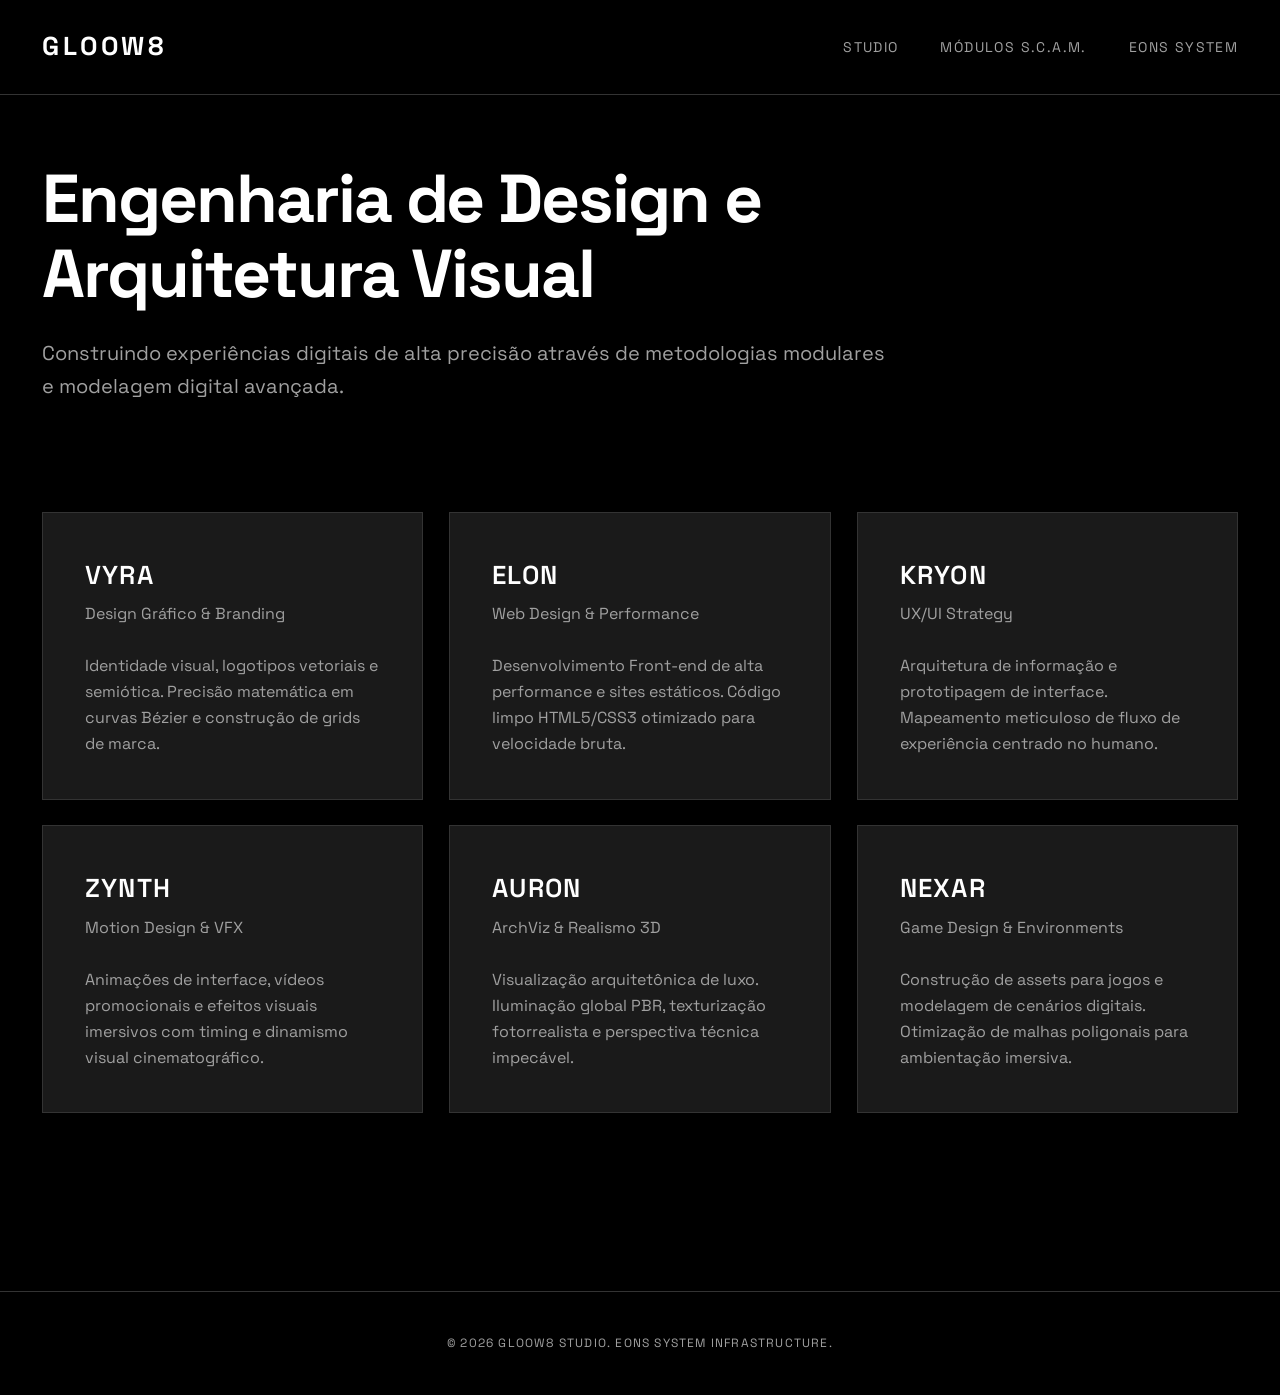
==== index.html @ 0f2e99df "Os arquivos index.html e style.css foram gerados com sucesso na raiz da pasta site2. O código foi co" ====
<!DOCTYPE html>
<html lang="pt-BR">
<head>
    <meta charset="UTF-8">
    <meta name="viewport" content="width=device-width, initial-scale=1.0">
    <title>Gloow8 Studio | Engenharia de Design e Arquitetura Visual</title>
    <link rel="stylesheet" href="style.css">
    <link rel="preconnect" href="https://fonts.googleapis.com">
    <link rel="preconnect" href="https://fonts.gstatic.com" crossorigin>
    <link href="https://fonts.googleapis.com/css2?family=Space+Grotesk:wght@300;400;600;700&display=swap" rel="stylesheet">
</head>
<body>
    <header class="header">
        <div class="logo">GLOOW8</div>
        <nav class="nav">
            <a href="#studio">Studio</a>
            <a href="#modules">Módulos S.C.A.M.</a>
            <a href="#contact">Eons System</a>
        </nav>
    </header>

    <main class="main-content">
        <section id="studio" class="hero">
            <h1>Engenharia de Design e Arquitetura Visual</h1>
            <p>Construindo experiências digitais de alta precisão através de metodologias modulares e modelagem digital avançada.</p>
        </section>

        <section id="modules" class="modules-grid">
            <article class="module-card">
                <div class="module-header">
                    <h2>VYRA</h2>
                    <h3>Design Gráfico & Branding</h3>
                </div>
                <p>Identidade visual, logotipos vetoriais e semiótica. Precisão matemática em curvas Bézier e construção de grids de marca.</p>
            </article>

            <article class="module-card">
                <div class="module-header">
                    <h2>ELON</h2>
                    <h3>Web Design & Performance</h3>
                </div>
                <p>Desenvolvimento Front-end de alta performance e sites estáticos. Código limpo HTML5/CSS3 otimizado para velocidade bruta.</p>
            </article>

            <article class="module-card">
                <div class="module-header">
                    <h2>KRYON</h2>
                    <h3>UX/UI Strategy</h3>
                </div>
                <p>Arquitetura de informação e prototipagem de interface. Mapeamento meticuloso de fluxo de experiência centrado no humano.</p>
            </article>

            <article class="module-card">
                <div class="module-header">
                    <h2>ZYNTH</h2>
                    <h3>Motion Design & VFX</h3>
                </div>
                <p>Animações de interface, vídeos promocionais e efeitos visuais imersivos com timing e dinamismo visual cinematográfico.</p>
            </article>

            <article class="module-card">
                <div class="module-header">
                    <h2>AURON</h2>
                    <h3>ArchViz & Realismo 3D</h3>
                </div>
                <p>Visualização arquitetônica de luxo. Iluminação global PBR, texturização fotorrealista e perspectiva técnica impecável.</p>
            </article>

            <article class="module-card">
                <div class="module-header">
                    <h2>NEXAR</h2>
                    <h3>Game Design & Environments</h3>
                </div>
                <p>Construção de assets para jogos e modelagem de cenários digitais. Otimização de malhas poligonais para ambientação imersiva.</p>
            </article>
        </section>
    </main>

    <footer id="contact" class="footer">
        <p>&copy; 2026 Gloow8 Studio. Eons System Infrastructure.</p>
    </footer>
</body>
</html>
---- style.css ----
:root {
    /* Color Palette - Dark Mode Minimalista S.C.A.M. */
    --bg-color: #000000;
    --card-bg: #1A1A1A;
    --border-color: #333333;
    --text-primary: #FFFFFF;
    --text-secondary: #A0A0A0;
    --accent-color: #FFFFFF;
    
    /* Golden Ratio Base Spacing */
    --space-xs: 0.618rem;
    --space-sm: 1rem;
    --space-md: 1.618rem;
    --space-lg: 2.618rem;
    --space-xl: 4.236rem;
    --space-xxl: 6.854rem;

    /* Typography */
    --font-primary: 'Space Grotesk', sans-serif;
}

* {
    margin: 0;
    padding: 0;
    box-sizing: border-box;
}

body {
    background-color: var(--bg-color);
    color: var(--text-primary);
    font-family: var(--font-primary);
    line-height: 1.618; /* Proporção Áurea para leitura */
    -webkit-font-smoothing: antialiased;
    -moz-osx-font-smoothing: grayscale;
}

/* Typography Hierarchy */
h1 {
    font-size: var(--space-xl);
    font-weight: 700;
    letter-spacing: -0.03em;
    line-height: 1.1;
    margin-bottom: var(--space-md);
}

h2 {
    font-size: var(--space-md);
    font-weight: 600;
    letter-spacing: 0.05em;
    text-transform: uppercase;
}

h3 {
    font-size: var(--space-sm);
    color: var(--text-secondary);
    font-weight: 400;
    margin-top: calc(var(--space-xs) / 2);
}

p {
    font-size: 1rem;
    color: var(--text-secondary);
    max-width: 65ch; /* Medida ideal de leitura */
}

/* Layout Componentes */
.header {
    display: flex;
    justify-content: space-between;
    align-items: center;
    padding: var(--space-md) var(--space-lg);
    border-bottom: 1px solid var(--border-color);
}

.logo {
    font-size: var(--space-md);
    font-weight: 700;
    letter-spacing: 0.15em;
    text-transform: uppercase;
}

.nav {
    display: flex;
    gap: var(--space-lg);
}

.nav a {
    color: var(--text-secondary);
    text-decoration: none;
    font-size: 0.875rem;
    text-transform: uppercase;
    letter-spacing: 0.1em;
    transition: color 0.3s ease;
}

.nav a:hover {
    color: var(--text-primary);
}

.main-content {
    max-width: 1440px;
    margin: 0 auto;
    padding: var(--space-xl) var(--space-lg);
}

/* Hero Section */
.hero {
    max-width: 900px;
    margin-bottom: var(--space-xxl);
}

.hero p {
    font-size: 1.25rem;
}

/* Modules Grid (S.C.A.M.) */
.modules-grid {
    display: grid;
    grid-template-columns: repeat(auto-fit, minmax(320px, 1fr));
    gap: var(--space-md);
}

.module-card {
    background-color: var(--card-bg);
    border: 1px solid var(--border-color);
    padding: var(--space-lg);
    transition: transform 0.4s cubic-bezier(0.16, 1, 0.3, 1), border-color 0.4s ease;
    display: flex;
    flex-direction: column;
    min-height: 280px;
}

.module-card:hover {
    transform: translateY(-8px);
    border-color: var(--accent-color);
}

.module-header {
    margin-bottom: var(--space-md);
}

.module-card p {
    margin-top: auto;
}

/* Footer */
.footer {
    padding: var(--space-lg);
    text-align: center;
    border-top: 1px solid var(--border-color);
    margin-top: var(--space-xxl);
}

.footer p {
    font-size: 0.75rem;
    text-transform: uppercase;
    letter-spacing: 0.1em;
    color: var(--text-secondary);
    margin: 0 auto;
}

/* Responsive Design */
@media (max-width: 768px) {
    h1 {
        font-size: var(--space-lg);
    }
    
    .header {
        flex-direction: column;
        gap: var(--space-md);
        padding: var(--space-md);
    }
    
    .nav {
        gap: var(--space-md);
        flex-wrap: wrap;
        justify-content: center;
    }

    .main-content {
        padding: var(--space-lg) var(--space-md);
    }
    
    .module-card {
        min-height: auto;
    }
}
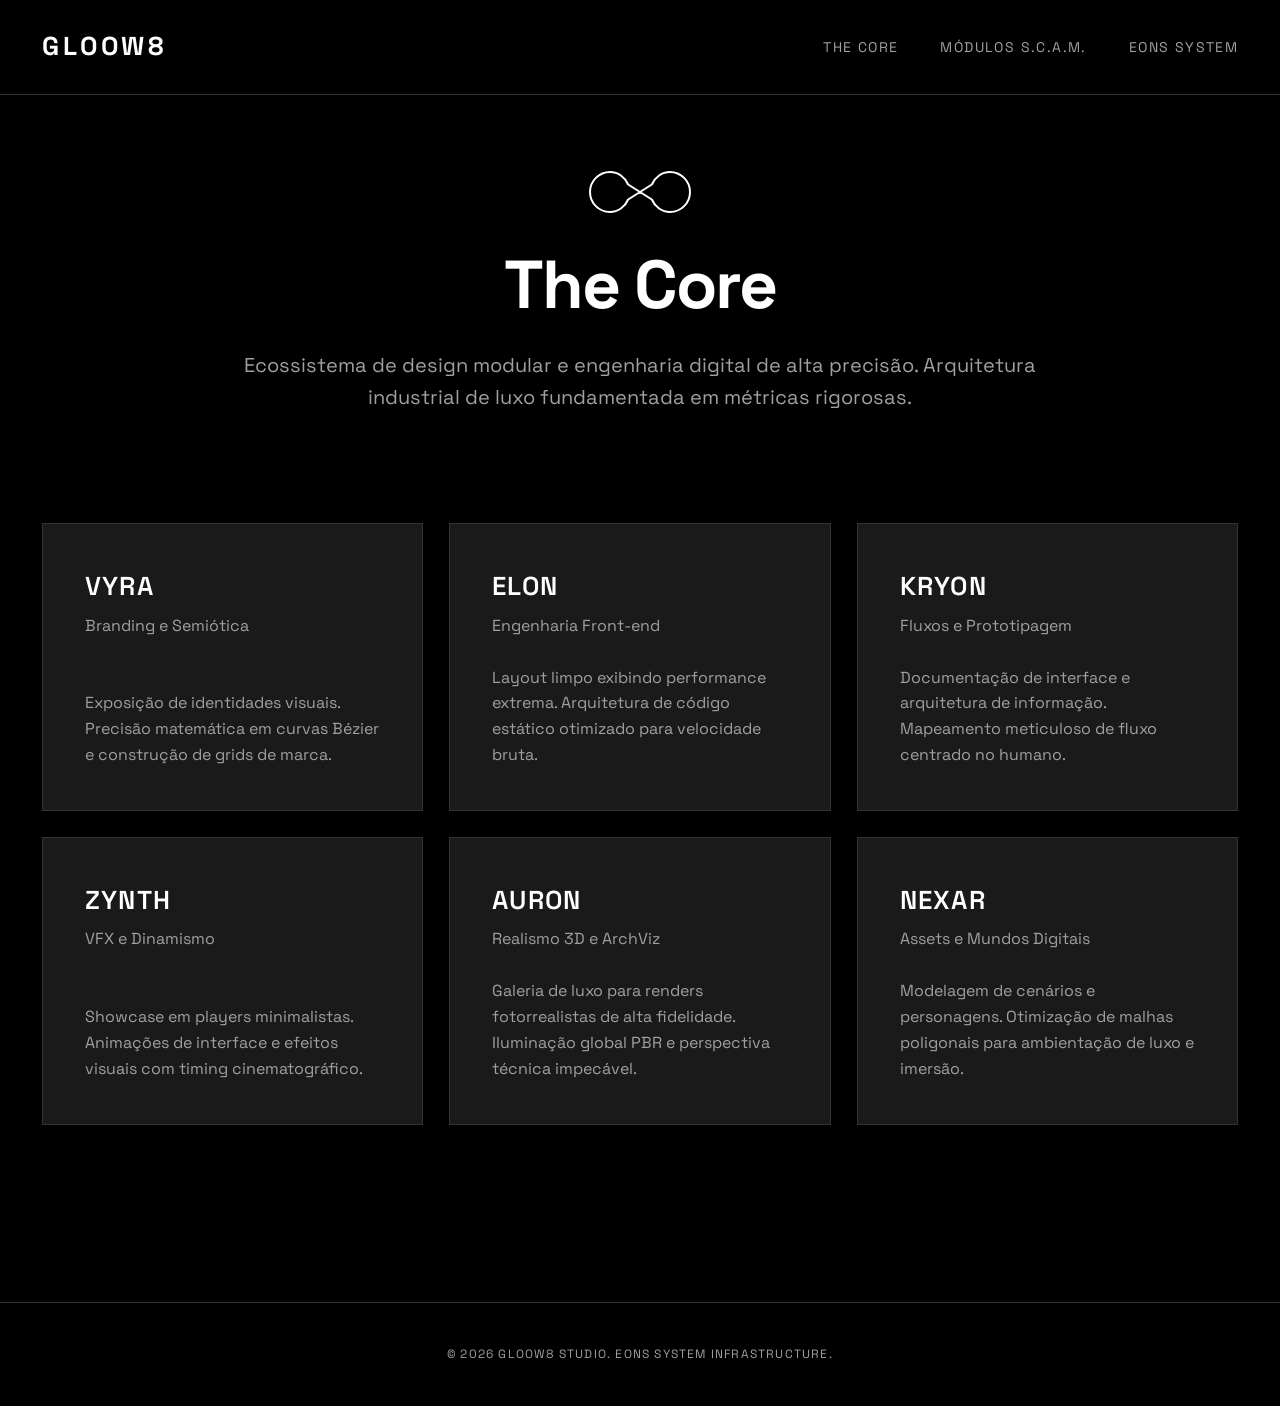
==== commit 6053cf96: "A arquitetura integral do ecossistema Gloow8 Studio S.C.A.M. 1.0 foi construída com sucesso e já est" ====
--- a/index.html
+++ b/index.html
@@ -3,7 +3,7 @@
 <head>
     <meta charset="UTF-8">
     <meta name="viewport" content="width=device-width, initial-scale=1.0">
-    <title>Gloow8 Studio | Engenharia de Design e Arquitetura Visual</title>
+    <title>Gloow8 Studio | The Core</title>
     <link rel="stylesheet" href="style.css">
     <link rel="preconnect" href="https://fonts.googleapis.com">
     <link rel="preconnect" href="https://fonts.gstatic.com" crossorigin>
@@ -13,70 +13,75 @@
     <header class="header">
         <div class="logo">GLOOW8</div>
         <nav class="nav">
-            <a href="#studio">Studio</a>
+            <a href="#core">The Core</a>
             <a href="#modules">Módulos S.C.A.M.</a>
-            <a href="#contact">Eons System</a>
+            <a href="#system">Eons System</a>
         </nav>
     </header>
 
     <main class="main-content">
-        <section id="studio" class="hero">
-            <h1>Engenharia de Design e Arquitetura Visual</h1>
-            <p>Construindo experiências digitais de alta precisão através de metodologias modulares e modelagem digital avançada.</p>
+        <section id="core" class="hero">
+            <div class="infinity-core">
+                <svg width="120" height="60" viewBox="0 0 120 60" fill="none" xmlns="http://www.w3.org/2000/svg">
+                    <path d="M30 10C18.954 10 10 18.954 10 30C10 41.046 18.954 50 30 50C38.077 50 44.975 44.808 48.163 37.5L71.837 22.5C75.025 15.192 81.923 10 90 10C101.046 10 110 18.954 110 30C110 41.046 101.046 50 90 50C81.923 50 75.025 44.808 71.837 37.5L48.163 22.5C44.975 15.192 38.077 10 30 10Z" stroke="var(--accent-color)" stroke-width="2" stroke-linecap="round" stroke-linejoin="round"/>
+                </svg>
+            </div>
+            <h1>The Core</h1>
+            <p>Ecossistema de design modular e engenharia digital de alta precisão. Arquitetura industrial de luxo fundamentada em métricas rigorosas.</p>
         </section>
 
         <section id="modules" class="modules-grid">
-            <article class="module-card">
+            <a href="modules/vyra.html" class="module-card">
                 <div class="module-header">
                     <h2>VYRA</h2>
-                    <h3>Design Gráfico & Branding</h3>
+                    <h3>Branding e Semiótica</h3>
                 </div>
-                <p>Identidade visual, logotipos vetoriais e semiótica. Precisão matemática em curvas Bézier e construção de grids de marca.</p>
-            </article>
+                <p>Exposição de identidades visuais. Precisão matemática em curvas Bézier e construção de grids de marca.</p>
+            </a>
 
-            <article class="module-card">
+            <a href="modules/elon.html" class="module-card">
                 <div class="module-header">
                     <h2>ELON</h2>
-                    <h3>Web Design & Performance</h3>
+                    <h3>Engenharia Front-end</h3>
                 </div>
-                <p>Desenvolvimento Front-end de alta performance e sites estáticos. Código limpo HTML5/CSS3 otimizado para velocidade bruta.</p>
-            </article>
+                <p>Layout limpo exibindo performance extrema. Arquitetura de código estático otimizado para velocidade bruta.</p>
+            </a>
 
-            <article class="module-card">
+            <a href="modules/kryon.html" class="module-card">
                 <div class="module-header">
                     <h2>KRYON</h2>
-                    <h3>UX/UI Strategy</h3>
+                    <h3>Fluxos e Prototipagem</h3>
                 </div>
-                <p>Arquitetura de informação e prototipagem de interface. Mapeamento meticuloso de fluxo de experiência centrado no humano.</p>
-            </article>
+                <p>Documentação de interface e arquitetura de informação. Mapeamento meticuloso de fluxo centrado no humano.</p>
+            </a>
 
-            <article class="module-card">
+            <a href="modules/zynth.html" class="module-card">
                 <div class="module-header">
                     <h2>ZYNTH</h2>
-                    <h3>Motion Design & VFX</h3>
+                    <h3>VFX e Dinamismo</h3>
                 </div>
-                <p>Animações de interface, vídeos promocionais e efeitos visuais imersivos com timing e dinamismo visual cinematográfico.</p>
-            </article>
+                <p>Showcase em players minimalistas. Animações de interface e efeitos visuais com timing cinematográfico.</p>
+            </a>
 
-            <article class="module-card">
+            <a href="modules/auron.html" class="module-card">
                 <div class="module-header">
                     <h2>AURON</h2>
-                    <h3>ArchViz & Realismo 3D</h3>
+                    <h3>Realismo 3D e ArchViz</h3>
                 </div>
-                <p>Visualização arquitetônica de luxo. Iluminação global PBR, texturização fotorrealista e perspectiva técnica impecável.</p>
-            </article>
+                <p>Galeria de luxo para renders fotorrealistas de alta fidelidade. Iluminação global PBR e perspectiva técnica impecável.</p>
+            </a>
 
-            <article class="module-card">
+            <a href="modules/nexar.html" class="module-card">
                 <div class="module-header">
                     <h2>NEXAR</h2>
-                    <h3>Game Design & Environments</h3>
+                    <h3>Assets e Mundos Digitais</h3>
                 </div>
-                <p>Construção de assets para jogos e modelagem de cenários digitais. Otimização de malhas poligonais para ambientação imersiva.</p>
-            </article>
+                <p>Modelagem de cenários e personagens. Otimização de malhas poligonais para ambientação de luxo e imersão.</p>
+            </a>
         </section>
     </main>
 
-    <footer id="contact" class="footer">
+    <footer id="system" class="footer">
         <p>&copy; 2026 Gloow8 Studio. Eons System Infrastructure.</p>
     </footer>
 </body>
--- a/style.css
+++ b/style.css
@@ -6,7 +6,7 @@
     --text-primary: #FFFFFF;
     --text-secondary: #A0A0A0;
     --accent-color: #FFFFFF;
-    
+
     /* Golden Ratio Base Spacing */
     --space-xs: 0.618rem;
     --space-sm: 1rem;
@@ -29,7 +29,8 @@
     background-color: var(--bg-color);
     color: var(--text-primary);
     font-family: var(--font-primary);
-    line-height: 1.618; /* Proporção Áurea para leitura */
+    line-height: 1.618;
+    /* Proporção Áurea para leitura */
     -webkit-font-smoothing: antialiased;
     -moz-osx-font-smoothing: grayscale;
 }
@@ -60,7 +61,8 @@
 p {
     font-size: 1rem;
     color: var(--text-secondary);
-    max-width: 65ch; /* Medida ideal de leitura */
+    max-width: 65ch;
+    /* Medida ideal de leitura */
 }
 
 /* Layout Componentes */
@@ -77,6 +79,8 @@
     font-weight: 700;
     letter-spacing: 0.15em;
     text-transform: uppercase;
+    text-decoration: none;
+    color: var(--text-primary);
 }
 
 .nav {
@@ -107,10 +111,32 @@
 .hero {
     max-width: 900px;
     margin-bottom: var(--space-xxl);
+    text-align: center;
+    margin-left: auto;
+    margin-right: auto;
+    display: flex;
+    flex-direction: column;
+    align-items: center;
 }
 
 .hero p {
     font-size: 1.25rem;
+    text-align: center;
+}
+
+.infinity-core {
+    display: flex;
+    justify-content: center;
+    margin-bottom: var(--space-md);
+}
+
+.infinity-core svg {
+    animation: pulse 4s infinite ease-in-out;
+}
+
+@keyframes pulse {
+    0%, 100% { opacity: 0.7; transform: scale(1); }
+    50% { opacity: 1; transform: scale(1.05); }
 }
 
 /* Modules Grid (S.C.A.M.) */
@@ -128,11 +154,14 @@
     display: flex;
     flex-direction: column;
     min-height: 280px;
+    text-decoration: none;
+    color: inherit;
 }
 
 .module-card:hover {
     transform: translateY(-8px);
     border-color: var(--accent-color);
+    cursor: pointer;
 }
 
 .module-header {
@@ -141,6 +170,21 @@
 
 .module-card p {
     margin-top: auto;
+}
+
+/* Module Pages Layout Details */
+.module-hero {
+    max-width: 900px;
+    margin-bottom: var(--space-xxl);
+}
+
+.module-hero h1 {
+    font-size: var(--space-xl);
+}
+
+.module-hero p {
+    font-size: 1.25rem;
+    max-width: 800px;
 }
 
 /* Footer */
@@ -164,13 +208,13 @@
     h1 {
         font-size: var(--space-lg);
     }
-    
+
     .header {
         flex-direction: column;
         gap: var(--space-md);
         padding: var(--space-md);
     }
-    
+
     .nav {
         gap: var(--space-md);
         flex-wrap: wrap;
@@ -180,8 +224,8 @@
     .main-content {
         padding: var(--space-lg) var(--space-md);
     }
-    
+
     .module-card {
         min-height: auto;
     }
-}
+}
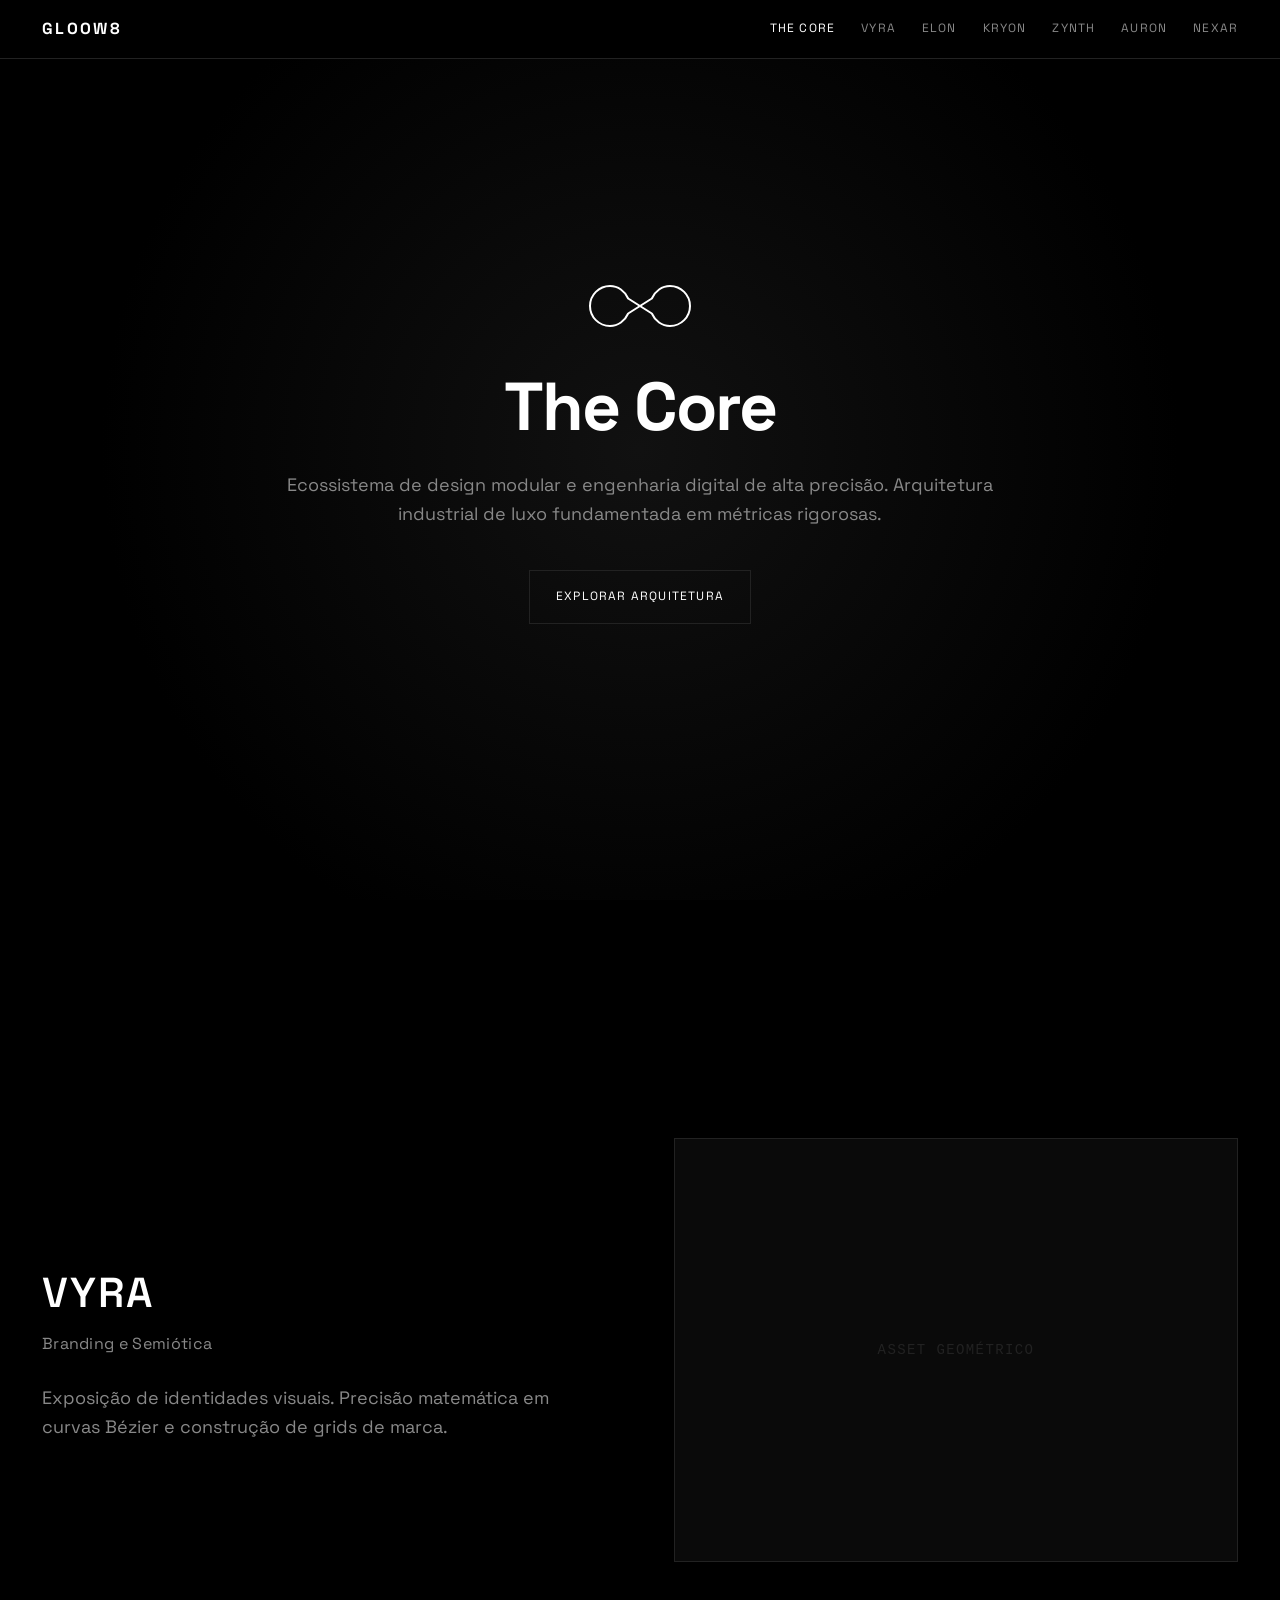
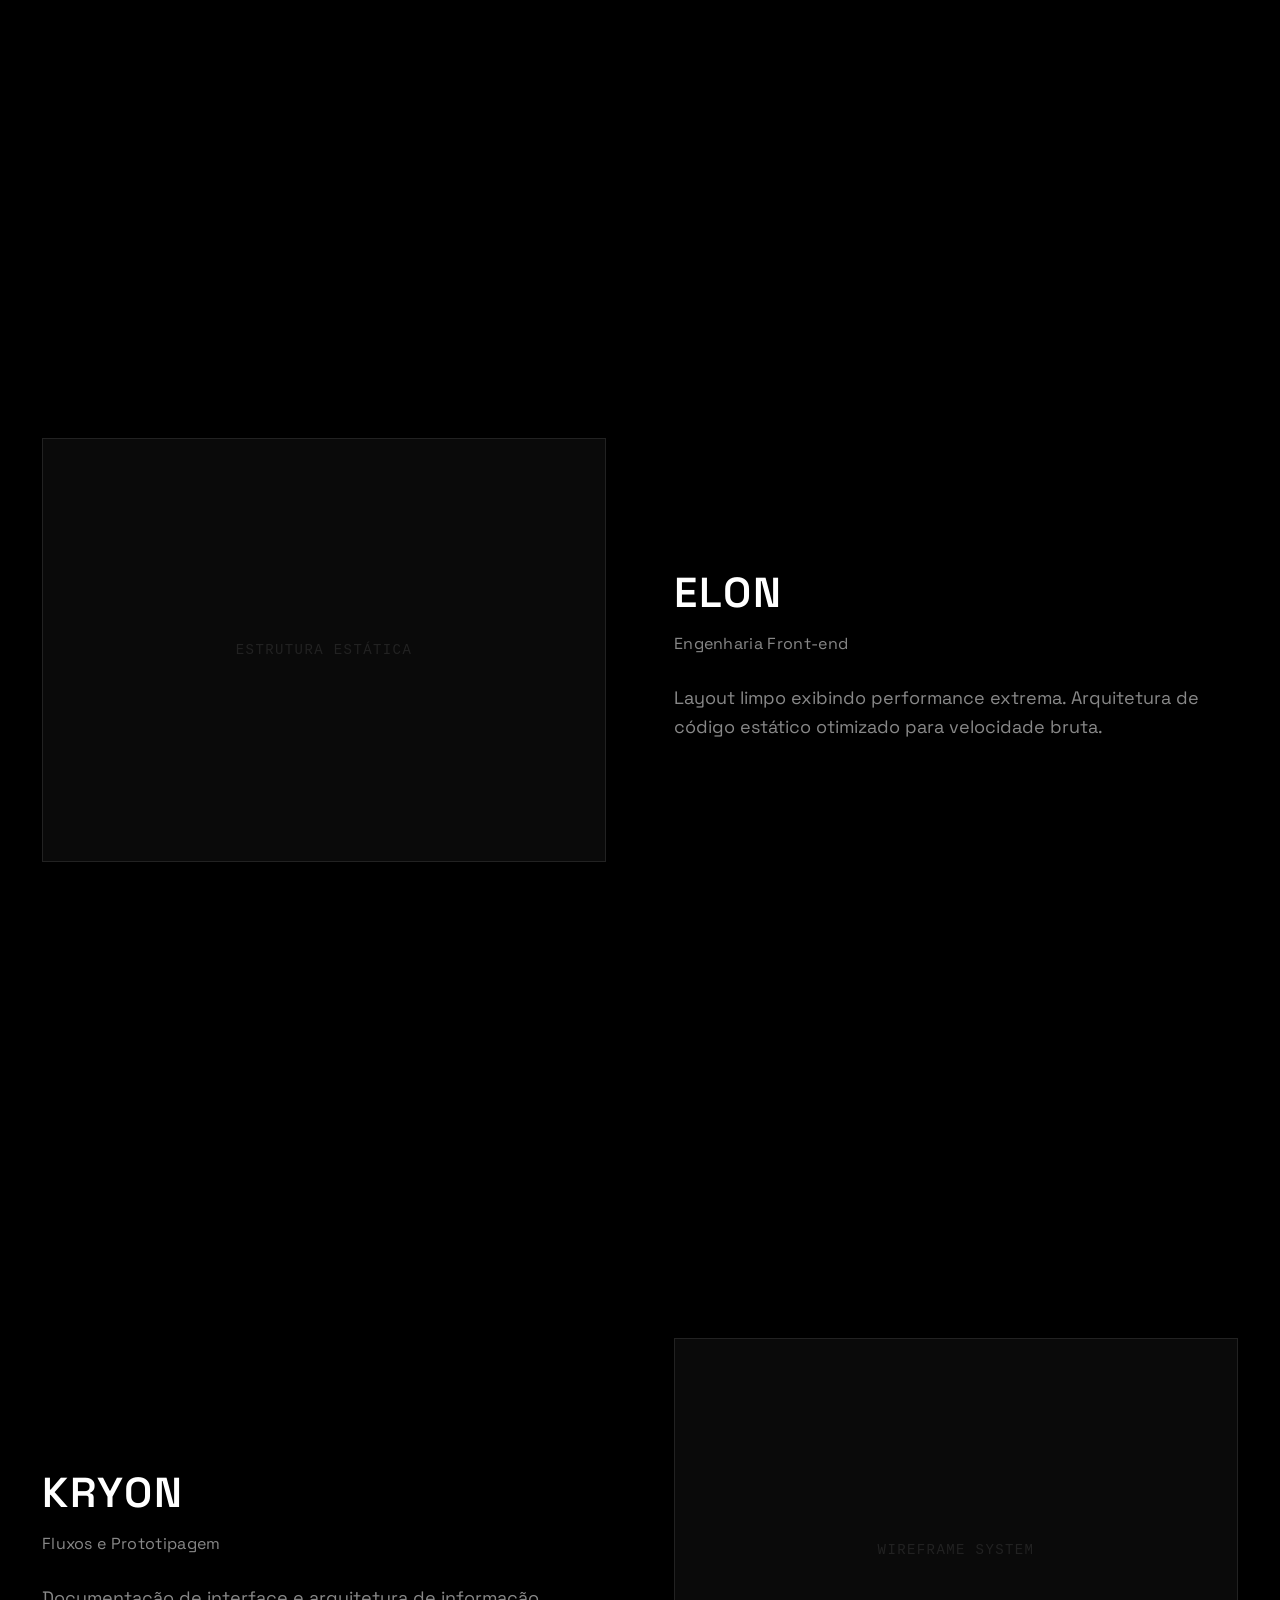
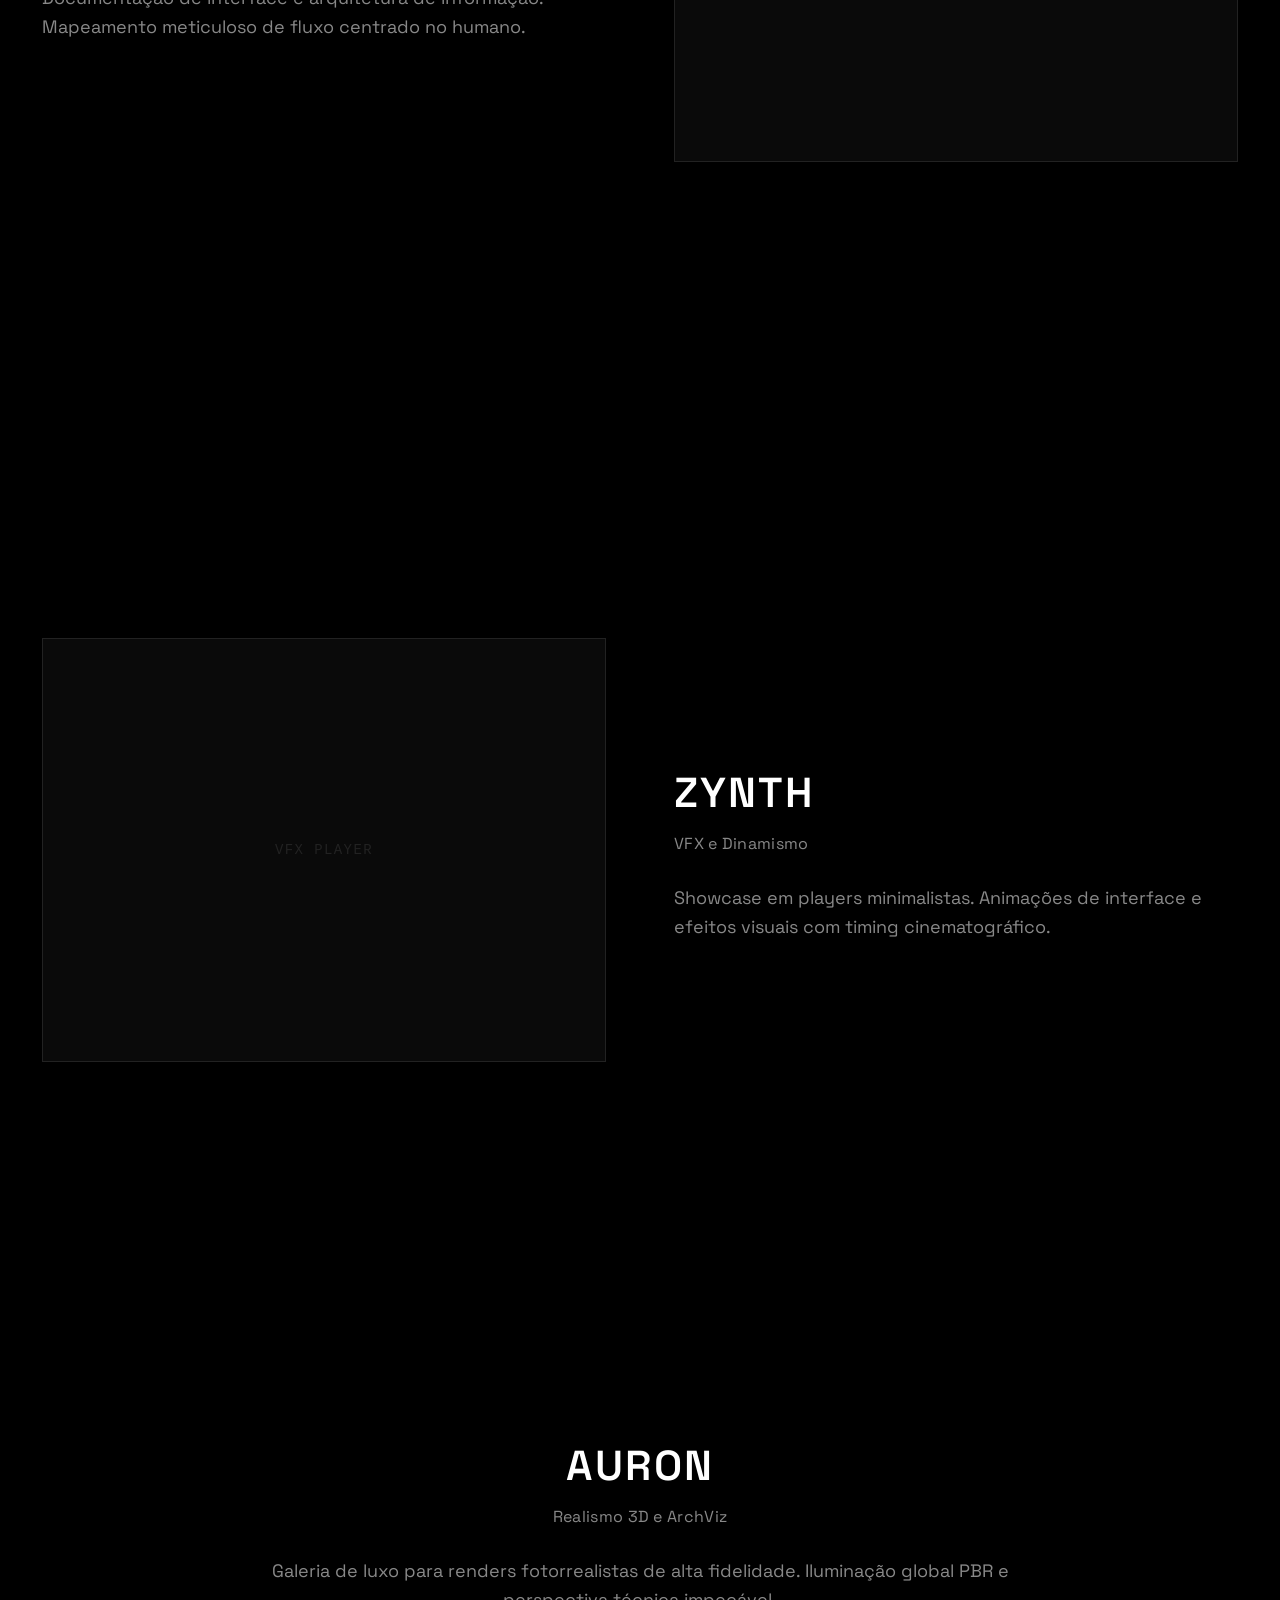
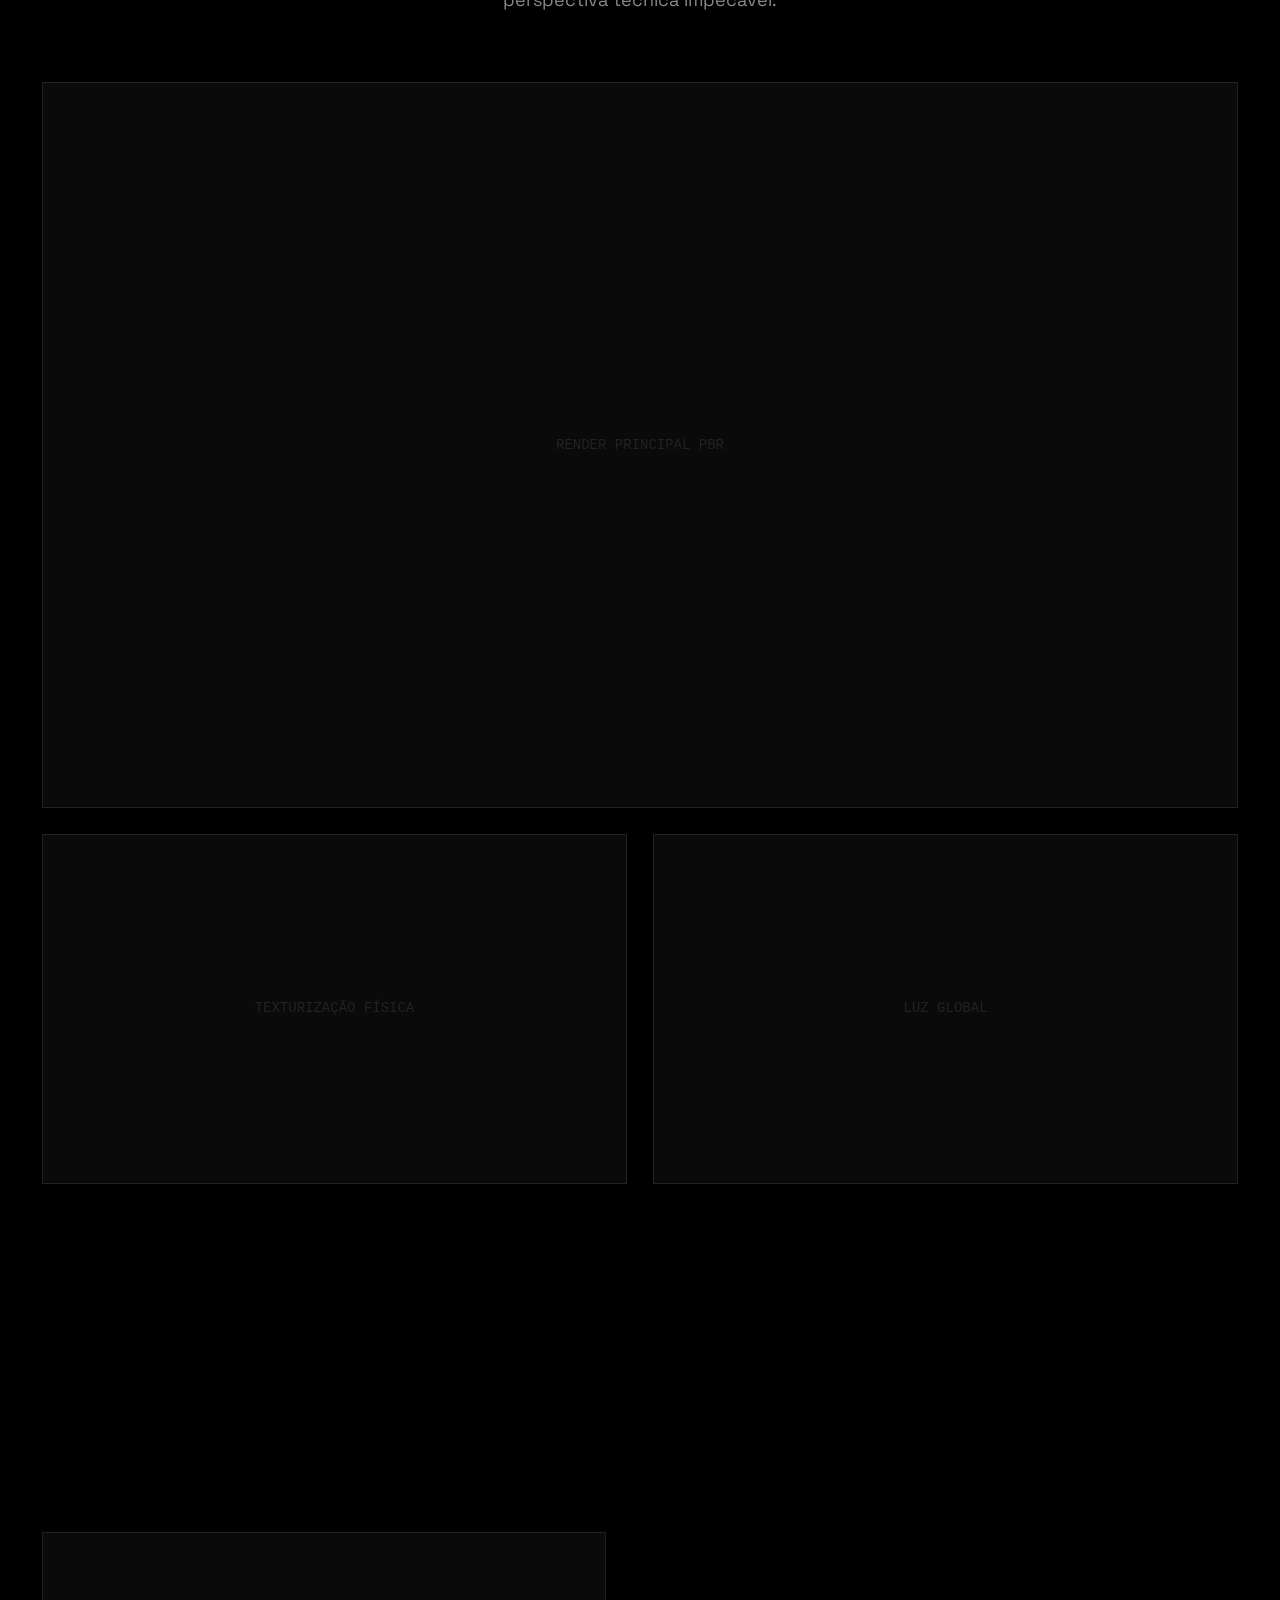
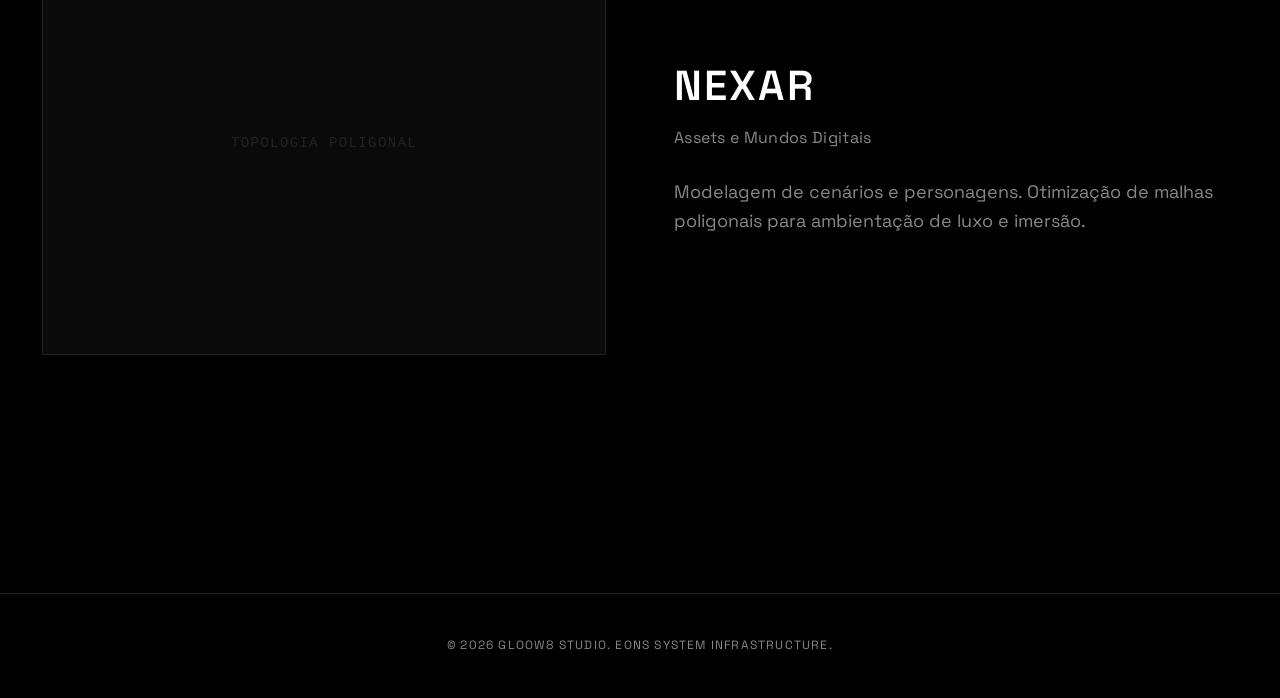
==== commit b6913c8c: "O projeto foi completamente refatorado para a arquitetura One-Page de altíssimo desempenho, seguindo" ====
--- a/index.html
+++ b/index.html
@@ -3,7 +3,7 @@
 <head>
     <meta charset="UTF-8">
     <meta name="viewport" content="width=device-width, initial-scale=1.0">
-    <title>Gloow8 Studio | The Core</title>
+    <title>Gloow8 Studio | S.C.A.M. Architecture</title>
     <link rel="stylesheet" href="style.css">
     <link rel="preconnect" href="https://fonts.googleapis.com">
     <link rel="preconnect" href="https://fonts.gstatic.com" crossorigin>
@@ -11,78 +11,129 @@
 </head>
 <body>
     <header class="header">
-        <div class="logo">GLOOW8</div>
+        <div class="logo"><a href="#core">GLOOW8</a></div>
         <nav class="nav">
-            <a href="#core">The Core</a>
-            <a href="#modules">Módulos S.C.A.M.</a>
-            <a href="#system">Eons System</a>
+            <a href="#core" class="nav-link">The Core</a>
+            <a href="#vyra" class="nav-link">Vyra</a>
+            <a href="#elon" class="nav-link">Elon</a>
+            <a href="#kryon" class="nav-link">Kryon</a>
+            <a href="#zynth" class="nav-link">Zynth</a>
+            <a href="#auron" class="nav-link">Auron</a>
+            <a href="#nexar" class="nav-link">Nexar</a>
         </nav>
+        <button class="mobile-menu-btn" aria-label="Abrir Menu">
+            <span class="bar"></span>
+            <span class="bar"></span>
+        </button>
     </header>
 
     <main class="main-content">
-        <section id="core" class="hero">
-            <div class="infinity-core">
-                <svg width="120" height="60" viewBox="0 0 120 60" fill="none" xmlns="http://www.w3.org/2000/svg">
-                    <path d="M30 10C18.954 10 10 18.954 10 30C10 41.046 18.954 50 30 50C38.077 50 44.975 44.808 48.163 37.5L71.837 22.5C75.025 15.192 81.923 10 90 10C101.046 10 110 18.954 110 30C110 41.046 101.046 50 90 50C81.923 50 75.025 44.808 71.837 37.5L48.163 22.5C44.975 15.192 38.077 10 30 10Z" stroke="var(--accent-color)" stroke-width="2" stroke-linecap="round" stroke-linejoin="round"/>
-                </svg>
+        <!-- THE CORE -->
+        <section id="core" class="section hero fade-in">
+            <div class="parallax-bg" data-speed="0.4"></div>
+            <div class="content-wrapper">
+                <div class="infinity-core">
+                    <svg width="120" height="60" viewBox="0 0 120 60" fill="none" xmlns="http://www.w3.org/2000/svg">
+                        <path d="M30 10C18.954 10 10 18.954 10 30C10 41.046 18.954 50 30 50C38.077 50 44.975 44.808 48.163 37.5L71.837 22.5C75.025 15.192 81.923 10 90 10C101.046 10 110 18.954 110 30C110 41.046 101.046 50 90 50C81.923 50 75.025 44.808 71.837 37.5L48.163 22.5C44.975 15.192 38.077 10 30 10Z" stroke="var(--accent-color)" stroke-width="2" stroke-linecap="round" stroke-linejoin="round"/>
+                    </svg>
+                </div>
+                <h1>The Core</h1>
+                <p>Ecossistema de design modular e engenharia digital de alta precisão. Arquitetura industrial de luxo fundamentada em métricas rigorosas.</p>
+                <a href="#vyra" class="scroll-down">Explorar Arquitetura</a>
             </div>
-            <h1>The Core</h1>
-            <p>Ecossistema de design modular e engenharia digital de alta precisão. Arquitetura industrial de luxo fundamentada em métricas rigorosas.</p>
         </section>
 
-        <section id="modules" class="modules-grid">
-            <a href="modules/vyra.html" class="module-card">
-                <div class="module-header">
+        <!-- VYRA -->
+        <section id="vyra" class="section module-section fade-in">
+            <div class="content-wrapper grid-layout">
+                <div class="module-text">
                     <h2>VYRA</h2>
                     <h3>Branding e Semiótica</h3>
+                    <p>Exposição de identidades visuais. Precisão matemática em curvas Bézier e construção de grids de marca.</p>
                 </div>
-                <p>Exposição de identidades visuais. Precisão matemática em curvas Bézier e construção de grids de marca.</p>
-            </a>
+                <div class="module-visual">
+                    <div class="visual-placeholder">Asset Geométrico</div>
+                </div>
+            </div>
+        </section>
 
-            <a href="modules/elon.html" class="module-card">
-                <div class="module-header">
+        <!-- ELON -->
+        <section id="elon" class="section module-section reverse fade-in">
+            <div class="content-wrapper grid-layout">
+                <div class="module-text">
                     <h2>ELON</h2>
                     <h3>Engenharia Front-end</h3>
+                    <p>Layout limpo exibindo performance extrema. Arquitetura de código estático otimizado para velocidade bruta.</p>
                 </div>
-                <p>Layout limpo exibindo performance extrema. Arquitetura de código estático otimizado para velocidade bruta.</p>
-            </a>
+                <div class="module-visual">
+                    <div class="visual-placeholder">Estrutura Estática</div>
+                </div>
+            </div>
+        </section>
 
-            <a href="modules/kryon.html" class="module-card">
-                <div class="module-header">
+        <!-- KRYON -->
+        <section id="kryon" class="section module-section fade-in">
+            <div class="content-wrapper grid-layout">
+                <div class="module-text">
                     <h2>KRYON</h2>
                     <h3>Fluxos e Prototipagem</h3>
+                    <p>Documentação de interface e arquitetura de informação. Mapeamento meticuloso de fluxo centrado no humano.</p>
                 </div>
-                <p>Documentação de interface e arquitetura de informação. Mapeamento meticuloso de fluxo centrado no humano.</p>
-            </a>
+                <div class="module-visual">
+                    <div class="visual-placeholder">Wireframe System</div>
+                </div>
+            </div>
+        </section>
 
-            <a href="modules/zynth.html" class="module-card">
-                <div class="module-header">
+        <!-- ZYNTH -->
+        <section id="zynth" class="section module-section reverse fade-in">
+            <div class="content-wrapper grid-layout">
+                <div class="module-text">
                     <h2>ZYNTH</h2>
                     <h3>VFX e Dinamismo</h3>
+                    <p>Showcase em players minimalistas. Animações de interface e efeitos visuais com timing cinematográfico.</p>
                 </div>
-                <p>Showcase em players minimalistas. Animações de interface e efeitos visuais com timing cinematográfico.</p>
-            </a>
+                <div class="module-visual">
+                    <div class="visual-placeholder">VFX Player</div>
+                </div>
+            </div>
+        </section>
 
-            <a href="modules/auron.html" class="module-card">
-                <div class="module-header">
+        <!-- AURON (3D Photorealistic Layout) -->
+        <section id="auron" class="section module-section auron-section fade-in">
+            <div class="content-wrapper">
+                <div class="auron-header">
                     <h2>AURON</h2>
                     <h3>Realismo 3D e ArchViz</h3>
+                    <p>Galeria de luxo para renders fotorrealistas de alta fidelidade. Iluminação global PBR e perspectiva técnica impecável.</p>
                 </div>
-                <p>Galeria de luxo para renders fotorrealistas de alta fidelidade. Iluminação global PBR e perspectiva técnica impecável.</p>
-            </a>
+                <div class="auron-gallery">
+                    <div class="gallery-item large">Render Principal PBR</div>
+                    <div class="gallery-item">Texturização Física</div>
+                    <div class="gallery-item">Luz Global</div>
+                </div>
+            </div>
+        </section>
 
-            <a href="modules/nexar.html" class="module-card">
-                <div class="module-header">
+        <!-- NEXAR -->
+        <section id="nexar" class="section module-section reverse fade-in">
+            <div class="content-wrapper grid-layout">
+                <div class="module-text">
                     <h2>NEXAR</h2>
                     <h3>Assets e Mundos Digitais</h3>
+                    <p>Modelagem de cenários e personagens. Otimização de malhas poligonais para ambientação de luxo e imersão.</p>
                 </div>
-                <p>Modelagem de cenários e personagens. Otimização de malhas poligonais para ambientação de luxo e imersão.</p>
-            </a>
+                <div class="module-visual">
+                    <div class="visual-placeholder">Topologia Poligonal</div>
+                </div>
+            </div>
         </section>
     </main>
 
-    <footer id="system" class="footer">
+    <footer class="footer">
         <p>&copy; 2026 Gloow8 Studio. Eons System Infrastructure.</p>
     </footer>
+
+    <script src="script.js"></script>
 </body>
 </html>
--- a/style.css
+++ b/style.css
@@ -1,28 +1,35 @@
 :root {
     /* Color Palette - Dark Mode Minimalista S.C.A.M. */
     --bg-color: #000000;
-    --card-bg: #1A1A1A;
-    --border-color: #333333;
+    --card-bg: #0A0A0A;
+    --border-color: #222222;
     --text-primary: #FFFFFF;
-    --text-secondary: #A0A0A0;
+    --text-secondary: #888888;
     --accent-color: #FFFFFF;
 
-    /* Golden Ratio Base Spacing */
-    --space-xs: 0.618rem;
-    --space-sm: 1rem;
-    --space-md: 1.618rem;
-    --space-lg: 2.618rem;
-    --space-xl: 4.236rem;
-    --space-xxl: 6.854rem;
+    /* Dynamic Fluid Spacing (Mobile-First) */
+    --space-xs: clamp(0.5rem, 1vw, 0.618rem);
+    --space-sm: clamp(0.8rem, 2vw, 1rem);
+    --space-md: clamp(1.2rem, 3vw, 1.618rem);
+    --space-lg: clamp(2rem, 5vw, 2.618rem);
+    --space-xl: clamp(3rem, 8vw, 4.236rem);
+    --space-xxl: clamp(5rem, 10vw, 6.854rem);
 
     /* Typography */
     --font-primary: 'Space Grotesk', sans-serif;
+    
+    /* Layout constraints */
+    --max-width: 1440px;
 }
 
 * {
     margin: 0;
     padding: 0;
     box-sizing: border-box;
+}
+
+html {
+    scroll-behavior: smooth;
 }
 
 body {
@@ -30,9 +37,9 @@
     color: var(--text-primary);
     font-family: var(--font-primary);
     line-height: 1.618;
-    /* Proporção Áurea para leitura */
     -webkit-font-smoothing: antialiased;
     -moz-osx-font-smoothing: grayscale;
+    overflow-x: hidden;
 }
 
 /* Typography Hierarchy */
@@ -45,7 +52,7 @@
 }
 
 h2 {
-    font-size: var(--space-md);
+    font-size: var(--space-lg);
     font-weight: 600;
     letter-spacing: 0.05em;
     text-transform: uppercase;
@@ -56,26 +63,40 @@
     color: var(--text-secondary);
     font-weight: 400;
     margin-top: calc(var(--space-xs) / 2);
+    margin-bottom: var(--space-md);
+    letter-spacing: 0.02em;
 }
 
 p {
-    font-size: 1rem;
+    font-size: clamp(1rem, 1.5vw, 1.125rem);
     color: var(--text-secondary);
     max-width: 65ch;
-    /* Medida ideal de leitura */
-}
-
-/* Layout Componentes */
+}
+
+/* Header & Navigation */
 .header {
+    position: fixed;
+    top: 0;
+    left: 0;
+    width: 100%;
+    z-index: 100;
     display: flex;
     justify-content: space-between;
     align-items: center;
-    padding: var(--space-md) var(--space-lg);
+    padding: var(--space-sm) var(--space-lg);
+    background-color: rgba(0, 0, 0, 0.85);
+    backdrop-filter: blur(12px);
+    -webkit-backdrop-filter: blur(12px);
     border-bottom: 1px solid var(--border-color);
-}
-
-.logo {
-    font-size: var(--space-md);
+    transition: transform 0.4s cubic-bezier(0.16, 1, 0.3, 1);
+}
+
+.header.hidden {
+    transform: translateY(-100%);
+}
+
+.logo a {
+    font-size: var(--space-sm);
     font-weight: 700;
     letter-spacing: 0.15em;
     text-transform: uppercase;
@@ -85,48 +106,104 @@
 
 .nav {
     display: flex;
-    gap: var(--space-lg);
+    gap: var(--space-md);
 }
 
 .nav a {
     color: var(--text-secondary);
     text-decoration: none;
-    font-size: 0.875rem;
+    font-size: 0.75rem;
     text-transform: uppercase;
     letter-spacing: 0.1em;
     transition: color 0.3s ease;
 }
 
-.nav a:hover {
+.nav a:hover, .nav a.active {
     color: var(--text-primary);
 }
 
+.mobile-menu-btn {
+    display: none;
+    background: none;
+    border: none;
+    cursor: pointer;
+    padding: var(--space-xs);
+    z-index: 101;
+}
+
+.mobile-menu-btn .bar {
+    display: block;
+    width: 24px;
+    height: 1px;
+    background-color: var(--text-primary);
+    margin: 6px 0;
+    transition: 0.3s ease;
+}
+
+/* Main Content Wrapper */
 .main-content {
-    max-width: 1440px;
+    width: 100%;
+}
+
+.section {
+    min-height: 100vh;
+    display: flex;
+    align-items: center;
+    padding: var(--space-xxl) var(--space-lg);
+    position: relative;
+}
+
+.content-wrapper {
+    max-width: var(--max-width);
     margin: 0 auto;
-    padding: var(--space-xl) var(--space-lg);
-}
-
-/* Hero Section */
+    width: 100%;
+    position: relative;
+    z-index: 2;
+}
+
+/* Scroll Animations (Fade-In) */
+.fade-in {
+    opacity: 0;
+    transform: translateY(60px);
+    transition: opacity 1s cubic-bezier(0.16, 1, 0.3, 1), transform 1s cubic-bezier(0.16, 1, 0.3, 1);
+}
+
+.fade-in.visible {
+    opacity: 1;
+    transform: translateY(0);
+}
+
+/* Hero (The Core) Section */
 .hero {
-    max-width: 900px;
-    margin-bottom: var(--space-xxl);
     text-align: center;
-    margin-left: auto;
-    margin-right: auto;
+    justify-content: center;
+    overflow: hidden;
+}
+
+.parallax-bg {
+    position: absolute;
+    top: -20%;
+    left: 0;
+    width: 100%;
+    height: 140%;
+    background: radial-gradient(circle at center, #111111 0%, #000000 60%);
+    z-index: 1;
+    pointer-events: none;
+    will-change: transform;
+}
+
+.hero .content-wrapper {
     display: flex;
     flex-direction: column;
     align-items: center;
 }
 
 .hero p {
-    font-size: 1.25rem;
     text-align: center;
+    margin: 0 auto var(--space-lg);
 }
 
 .infinity-core {
-    display: flex;
-    justify-content: center;
     margin-bottom: var(--space-md);
 }
 
@@ -135,56 +212,113 @@
 }
 
 @keyframes pulse {
-    0%, 100% { opacity: 0.7; transform: scale(1); }
+    0%, 100% { opacity: 0.6; transform: scale(1); }
     50% { opacity: 1; transform: scale(1.05); }
 }
 
-/* Modules Grid (S.C.A.M.) */
-.modules-grid {
+.scroll-down {
+    display: inline-block;
+    padding: var(--space-sm) var(--space-md);
+    border: 1px solid var(--border-color);
+    color: var(--text-primary);
+    text-decoration: none;
+    text-transform: uppercase;
+    font-size: 0.75rem;
+    letter-spacing: 0.1em;
+    transition: background-color 0.4s ease, color 0.4s ease;
+}
+
+.scroll-down:hover {
+    background-color: var(--text-primary);
+    color: var(--bg-color);
+}
+
+/* Modular Sections Grid */
+.grid-layout {
     display: grid;
-    grid-template-columns: repeat(auto-fit, minmax(320px, 1fr));
-    gap: var(--space-md);
-}
-
-.module-card {
+    grid-template-columns: 1fr 1fr;
+    gap: var(--space-xl);
+    align-items: center;
+}
+
+.reverse .grid-layout {
+    direction: rtl;
+}
+
+.reverse .module-text {
+    direction: ltr;
+}
+
+.module-visual {
+    width: 100%;
+    aspect-ratio: 4/3;
     background-color: var(--card-bg);
     border: 1px solid var(--border-color);
-    padding: var(--space-lg);
-    transition: transform 0.4s cubic-bezier(0.16, 1, 0.3, 1), border-color 0.4s ease;
-    display: flex;
-    flex-direction: column;
-    min-height: 280px;
-    text-decoration: none;
-    color: inherit;
-}
-
-.module-card:hover {
-    transform: translateY(-8px);
-    border-color: var(--accent-color);
-    cursor: pointer;
-}
-
-.module-header {
-    margin-bottom: var(--space-md);
-}
-
-.module-card p {
-    margin-top: auto;
-}
-
-/* Module Pages Layout Details */
-.module-hero {
-    max-width: 900px;
-    margin-bottom: var(--space-xxl);
-}
-
-.module-hero h1 {
-    font-size: var(--space-xl);
-}
-
-.module-hero p {
-    font-size: 1.25rem;
-    max-width: 800px;
+    display: flex;
+    justify-content: center;
+    align-items: center;
+    position: relative;
+    overflow: hidden;
+    transition: transform 0.6s cubic-bezier(0.16, 1, 0.3, 1), border-color 0.6s ease;
+}
+
+.module-visual:hover {
+    border-color: var(--text-secondary);
+    transform: scale(1.02);
+}
+
+.visual-placeholder {
+    color: var(--border-color);
+    font-size: 0.875rem;
+    text-transform: uppercase;
+    letter-spacing: 0.1em;
+    font-family: monospace;
+}
+
+/* AURON Specific (3D Gallery Layout) */
+.auron-section {
+    align-items: flex-start;
+    padding-top: calc(var(--space-xxl) * 1.2);
+}
+
+.auron-header {
+    text-align: center;
+    margin-bottom: var(--space-xl);
+}
+
+.auron-header p {
+    margin: 0 auto;
+}
+
+.auron-gallery {
+    display: grid;
+    grid-template-columns: repeat(2, 1fr);
+    grid-auto-rows: 350px;
+    gap: var(--space-md);
+}
+
+.gallery-item {
+    background-color: var(--card-bg);
+    border: 1px solid var(--border-color);
+    display: flex;
+    justify-content: center;
+    align-items: center;
+    color: var(--border-color);
+    font-family: monospace;
+    font-size: 0.875rem;
+    text-transform: uppercase;
+    transition: transform 0.5s cubic-bezier(0.16, 1, 0.3, 1), border-color 0.5s ease;
+}
+
+.gallery-item:hover {
+    transform: scale(1.03);
+    border-color: var(--text-primary);
+    z-index: 10;
+}
+
+.gallery-item.large {
+    grid-column: 1 / -1;
+    grid-row: span 2;
 }
 
 /* Footer */
@@ -192,7 +326,6 @@
     padding: var(--space-lg);
     text-align: center;
     border-top: 1px solid var(--border-color);
-    margin-top: var(--space-xxl);
 }
 
 .footer p {
@@ -203,29 +336,66 @@
     margin: 0 auto;
 }
 
-/* Responsive Design */
-@media (max-width: 768px) {
-    h1 {
-        font-size: var(--space-lg);
-    }
-
-    .header {
+/* Responsive - Mobile First Scaling */
+@media (max-width: 900px) {
+    .grid-layout {
+        grid-template-columns: 1fr;
+        gap: var(--space-lg);
+    }
+    
+    .reverse .grid-layout {
+        direction: ltr;
+    }
+    
+    .module-visual {
+        aspect-ratio: 16/9;
+    }
+
+    .auron-gallery {
+        grid-template-columns: 1fr;
+        grid-auto-rows: 250px;
+    }
+    
+    .gallery-item.large {
+        grid-column: 1;
+        grid-row: span 1;
+    }
+    
+    .nav {
+        position: fixed;
+        top: 0;
+        left: 0;
+        width: 100%;
+        height: 100vh;
+        background-color: rgba(0, 0, 0, 0.95);
+        backdrop-filter: blur(15px);
+        -webkit-backdrop-filter: blur(15px);
         flex-direction: column;
-        gap: var(--space-md);
-        padding: var(--space-md);
-    }
-
-    .nav {
-        gap: var(--space-md);
-        flex-wrap: wrap;
         justify-content: center;
-    }
-
-    .main-content {
-        padding: var(--space-lg) var(--space-md);
-    }
-
-    .module-card {
-        min-height: auto;
+        align-items: center;
+        gap: var(--space-lg);
+        opacity: 0;
+        pointer-events: none;
+        transition: opacity 0.4s ease;
+    }
+    
+    .nav.open {
+        opacity: 1;
+        pointer-events: all;
+    }
+
+    .nav a {
+        font-size: 1.25rem;
+    }
+    
+    .mobile-menu-btn {
+        display: block;
+    }
+    
+    .mobile-menu-btn.active .bar:nth-child(1) {
+        transform: translateY(3px) rotate(45deg);
+    }
+    .mobile-menu-btn.active .bar:nth-child(2) {
+        transform: translateY(-4px) rotate(-45deg);
     }
 }
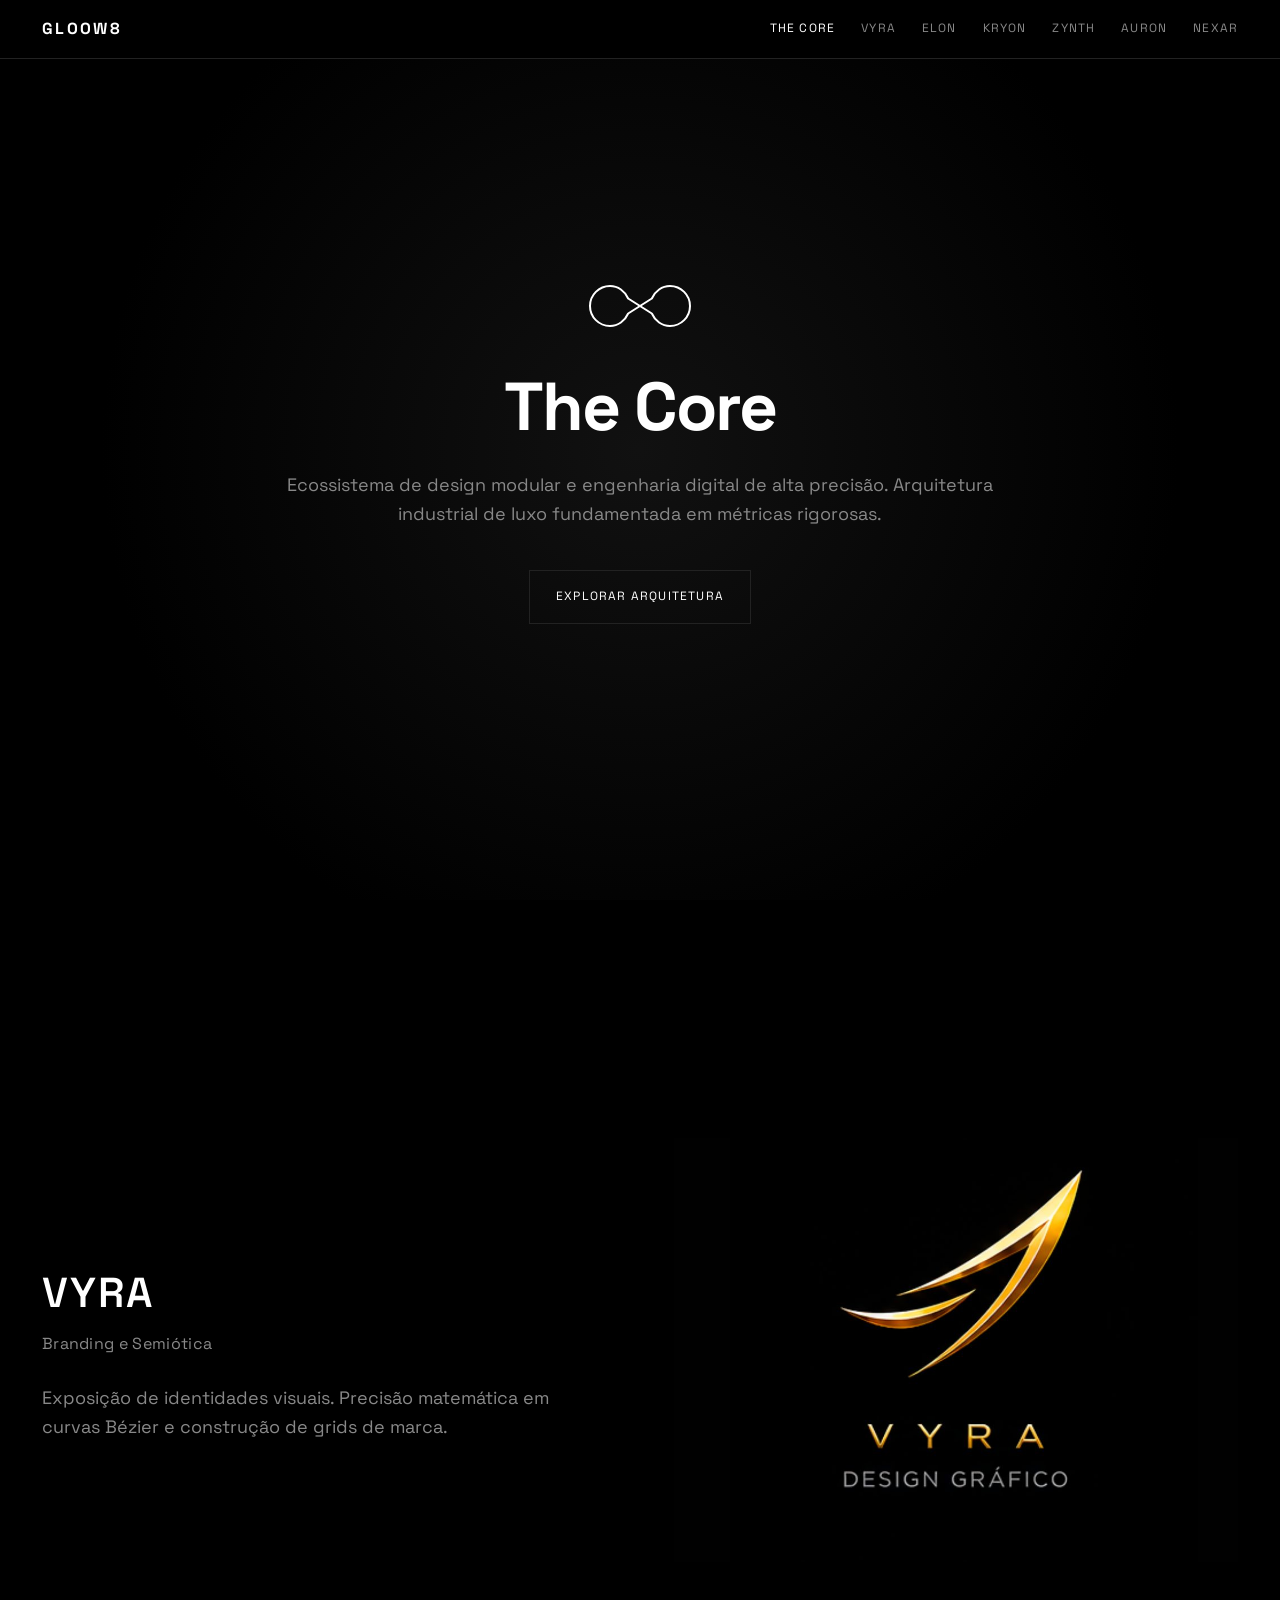
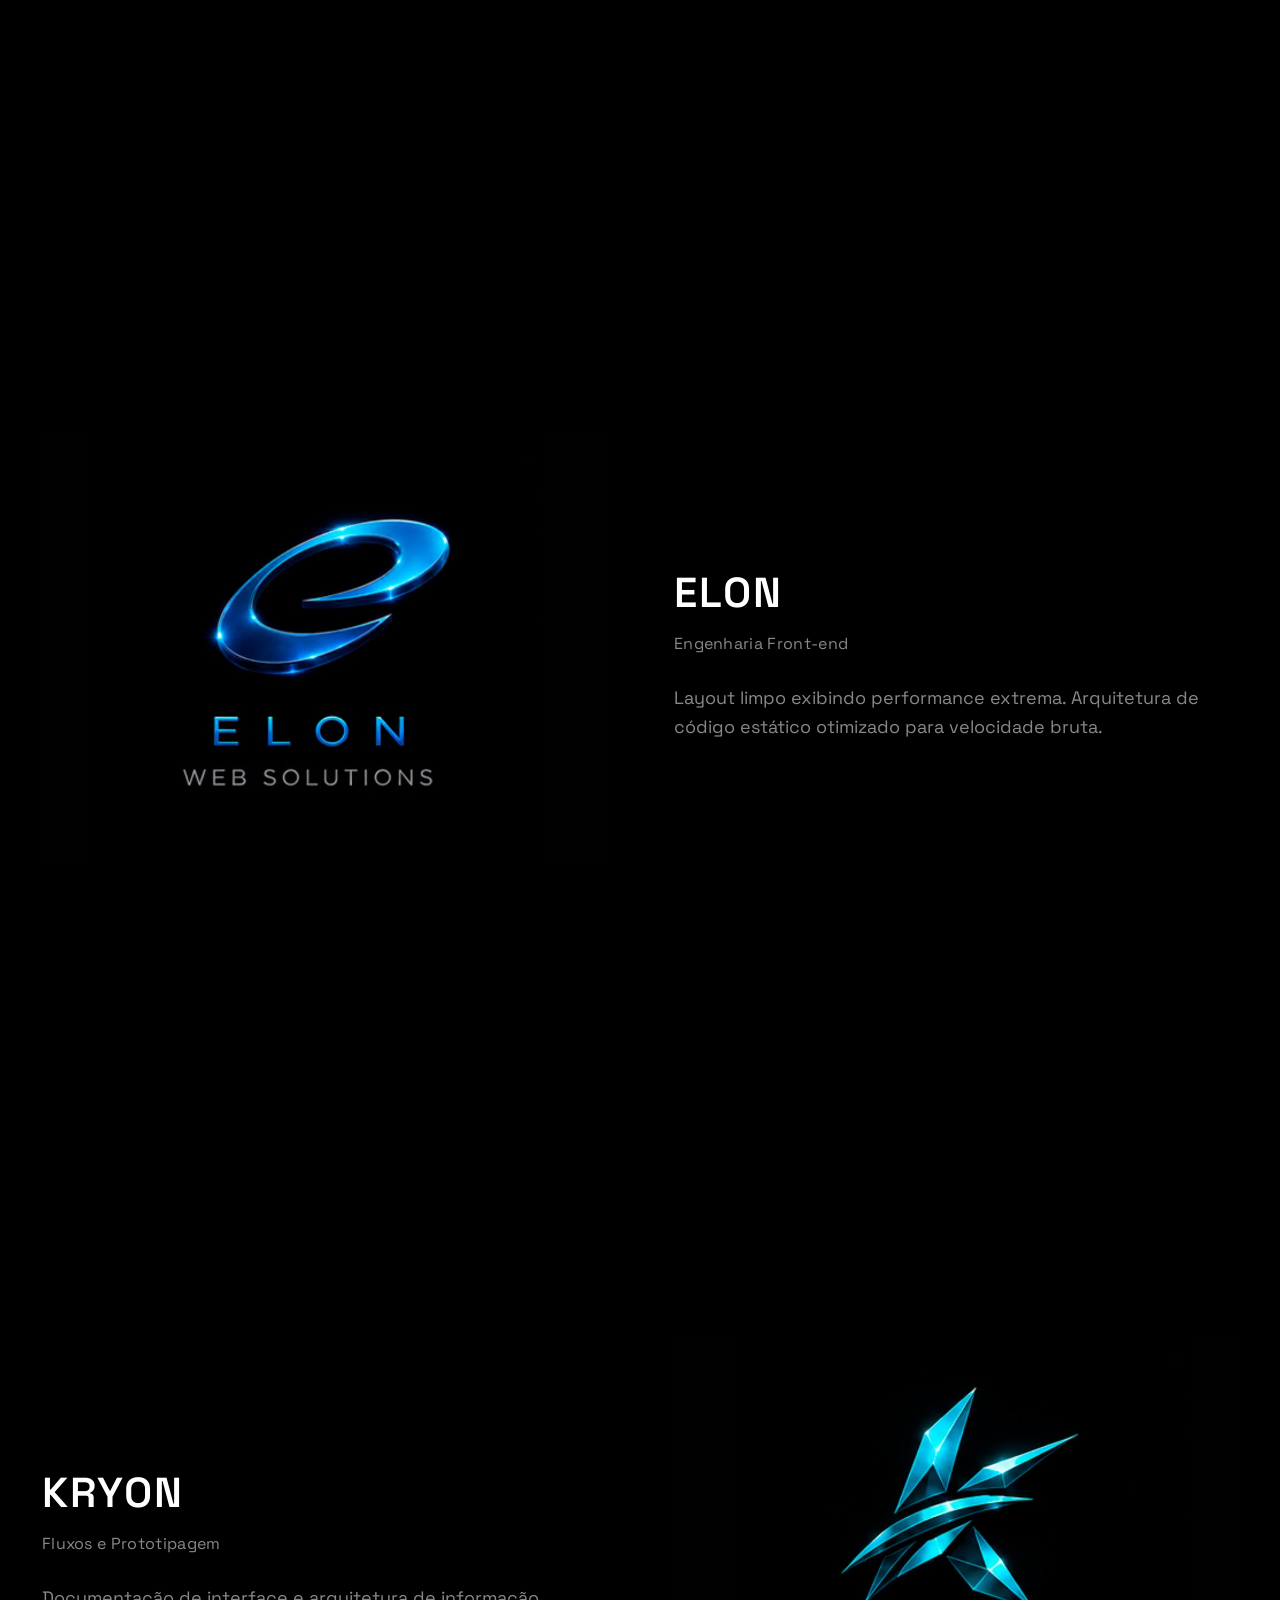
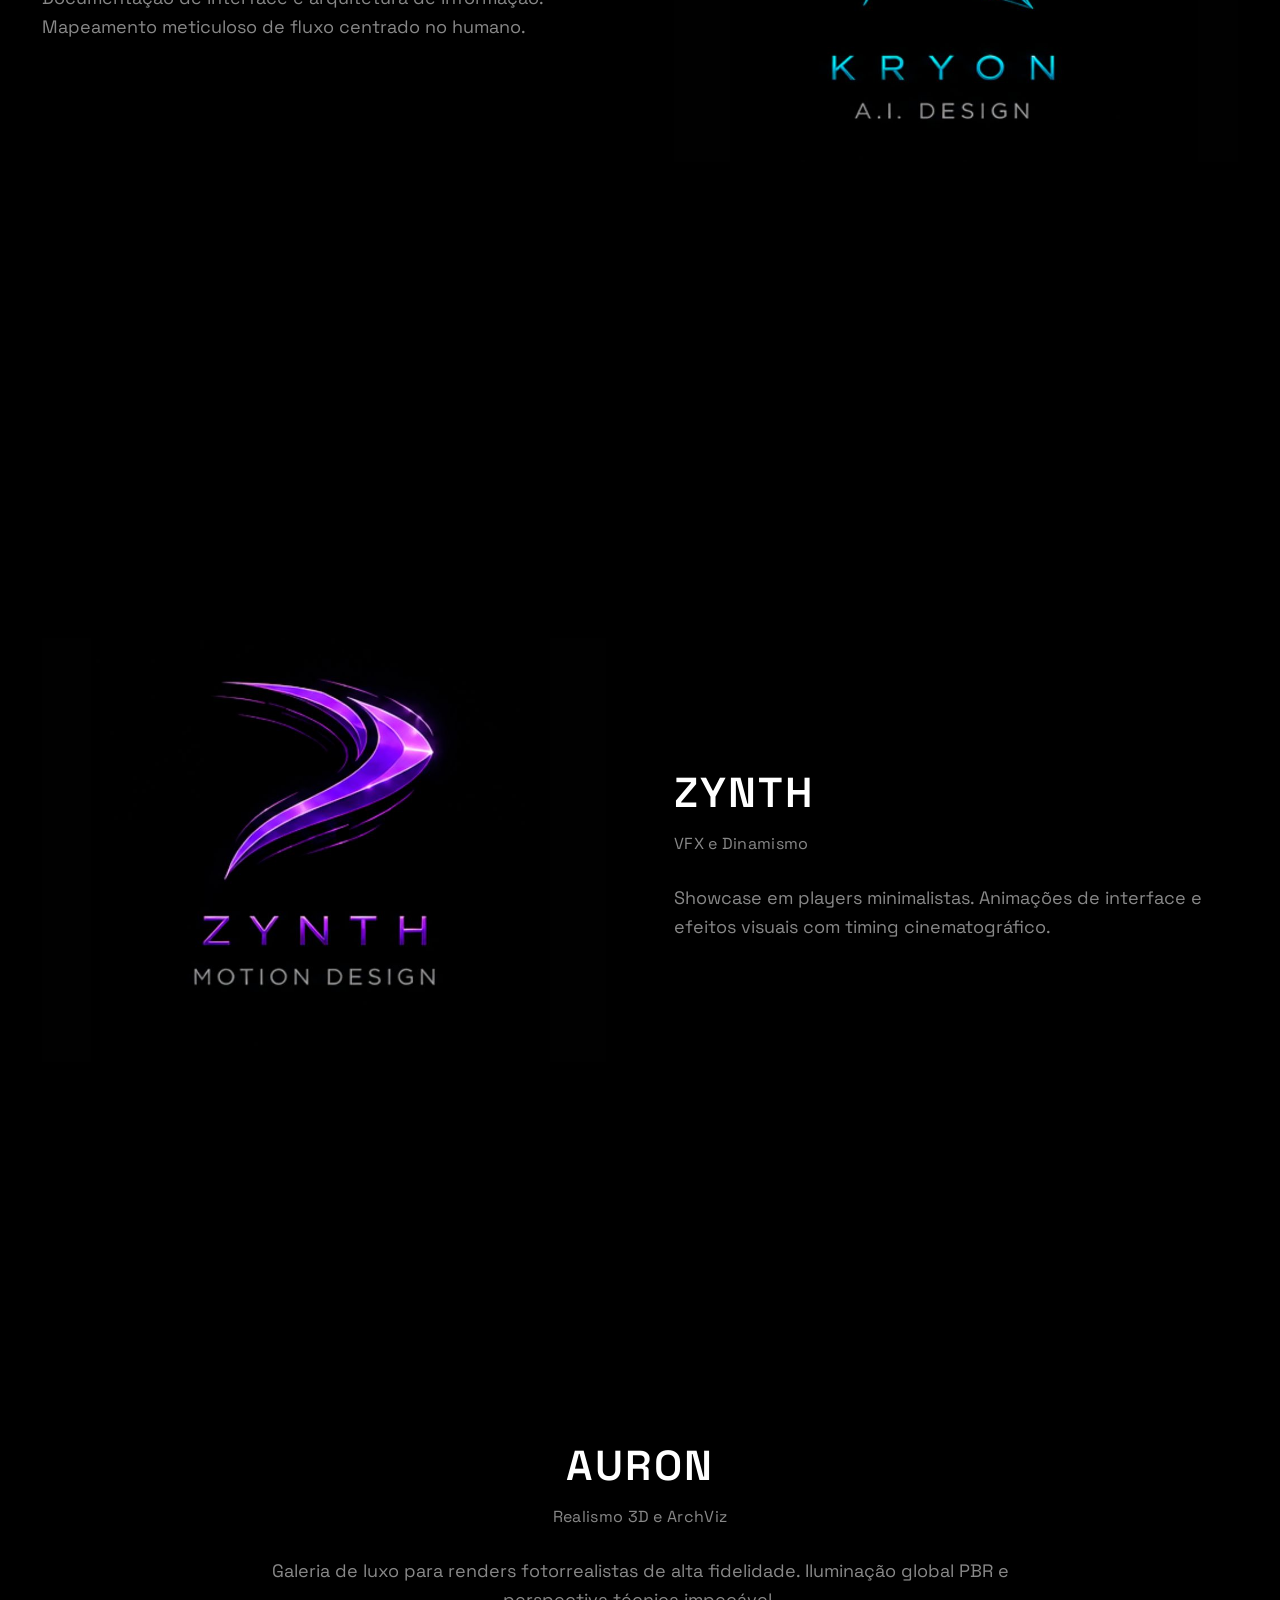
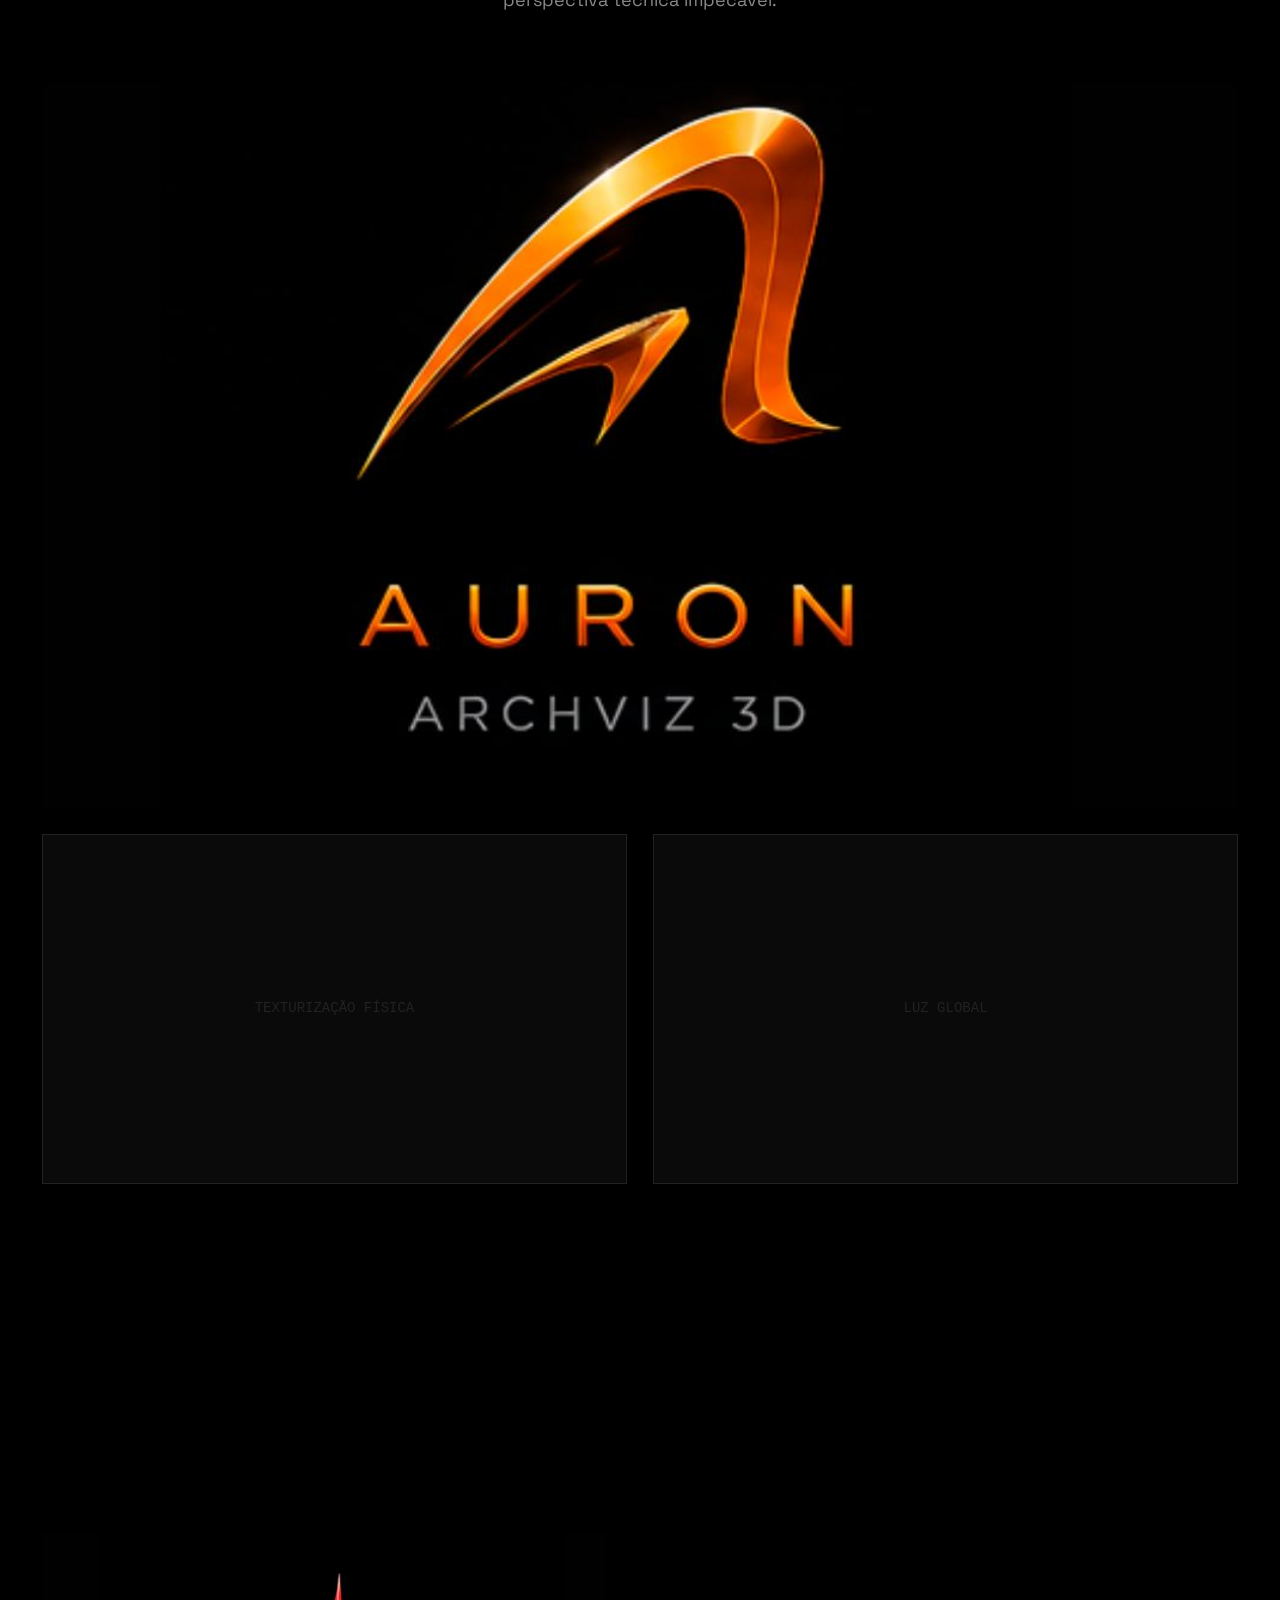
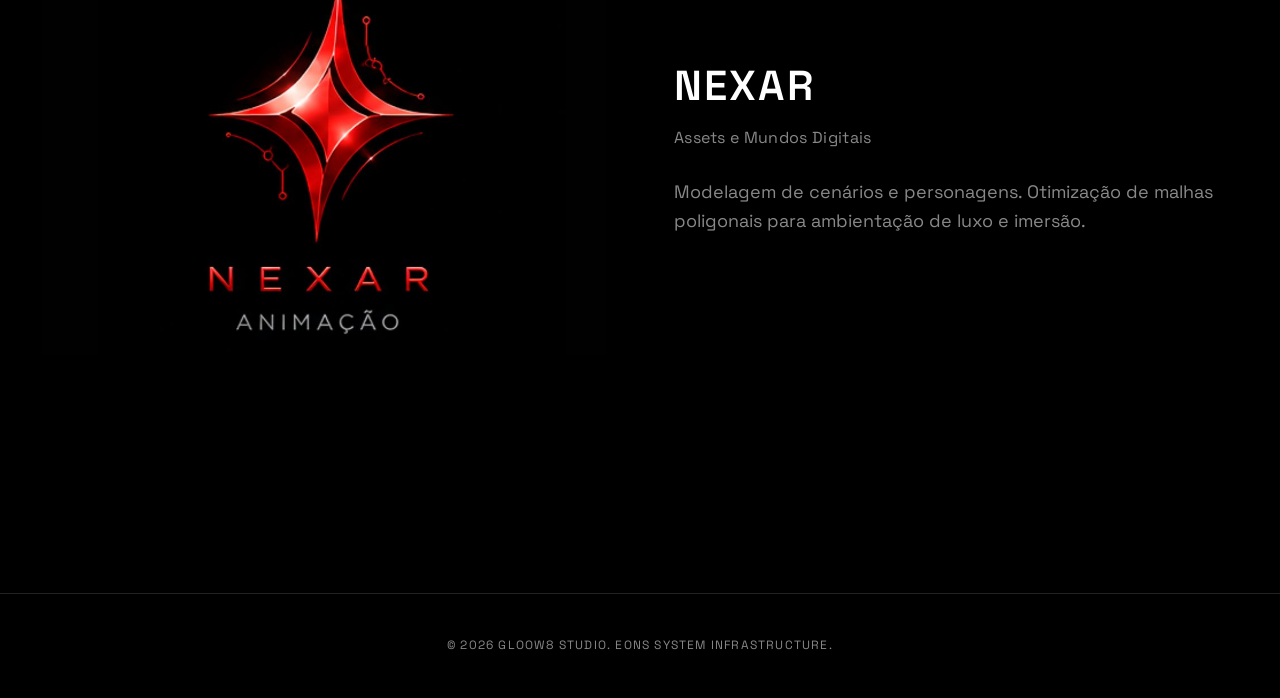
==== commit 9c6bc56e: "As imagens .jpg foram adicionadas com sucesso aos seus respectivos módulos! Eu atualizei as imagens " ====
--- a/index.html
+++ b/index.html
@@ -51,8 +51,8 @@
                     <h3>Branding e Semiótica</h3>
                     <p>Exposição de identidades visuais. Precisão matemática em curvas Bézier e construção de grids de marca.</p>
                 </div>
-                <div class="module-visual">
-                    <div class="visual-placeholder">Asset Geométrico</div>
+                <div class="module-visual" style="padding: 0; border: none;">
+                    <img src="vyra.jpg" alt="VYRA Branding" style="width: 100%; height: 100%; object-fit: cover;">
                 </div>
             </div>
         </section>
@@ -65,8 +65,8 @@
                     <h3>Engenharia Front-end</h3>
                     <p>Layout limpo exibindo performance extrema. Arquitetura de código estático otimizado para velocidade bruta.</p>
                 </div>
-                <div class="module-visual">
-                    <div class="visual-placeholder">Estrutura Estática</div>
+                <div class="module-visual" style="padding: 0; border: none;">
+                    <img src="elon.jpg" alt="ELON Engenharia Front-end" style="width: 100%; height: 100%; object-fit: cover;">
                 </div>
             </div>
         </section>
@@ -79,8 +79,8 @@
                     <h3>Fluxos e Prototipagem</h3>
                     <p>Documentação de interface e arquitetura de informação. Mapeamento meticuloso de fluxo centrado no humano.</p>
                 </div>
-                <div class="module-visual">
-                    <div class="visual-placeholder">Wireframe System</div>
+                <div class="module-visual" style="padding: 0; border: none;">
+                    <img src="kryon.jpg" alt="KRYON Fluxos e Prototipagem" style="width: 100%; height: 100%; object-fit: cover;">
                 </div>
             </div>
         </section>
@@ -93,8 +93,8 @@
                     <h3>VFX e Dinamismo</h3>
                     <p>Showcase em players minimalistas. Animações de interface e efeitos visuais com timing cinematográfico.</p>
                 </div>
-                <div class="module-visual">
-                    <div class="visual-placeholder">VFX Player</div>
+                <div class="module-visual" style="padding: 0; border: none;">
+                    <img src="zynth.jpg" alt="ZYNTH VFX e Dinamismo" style="width: 100%; height: 100%; object-fit: cover;">
                 </div>
             </div>
         </section>
@@ -108,7 +108,9 @@
                     <p>Galeria de luxo para renders fotorrealistas de alta fidelidade. Iluminação global PBR e perspectiva técnica impecável.</p>
                 </div>
                 <div class="auron-gallery">
-                    <div class="gallery-item large">Render Principal PBR</div>
+                    <div class="gallery-item large" style="padding: 0; overflow: hidden; border: none;">
+                        <img src="auron.jpg" alt="AURON Realismo 3D" style="width: 100%; height: 100%; object-fit: cover; transition: transform 0.5s ease;">
+                    </div>
                     <div class="gallery-item">Texturização Física</div>
                     <div class="gallery-item">Luz Global</div>
                 </div>
@@ -123,8 +125,8 @@
                     <h3>Assets e Mundos Digitais</h3>
                     <p>Modelagem de cenários e personagens. Otimização de malhas poligonais para ambientação de luxo e imersão.</p>
                 </div>
-                <div class="module-visual">
-                    <div class="visual-placeholder">Topologia Poligonal</div>
+                <div class="module-visual" style="padding: 0; border: none;">
+                    <img src="nexar.jpg" alt="NEXAR Assets e Mundos Digitais" style="width: 100%; height: 100%; object-fit: cover;">
                 </div>
             </div>
         </section>
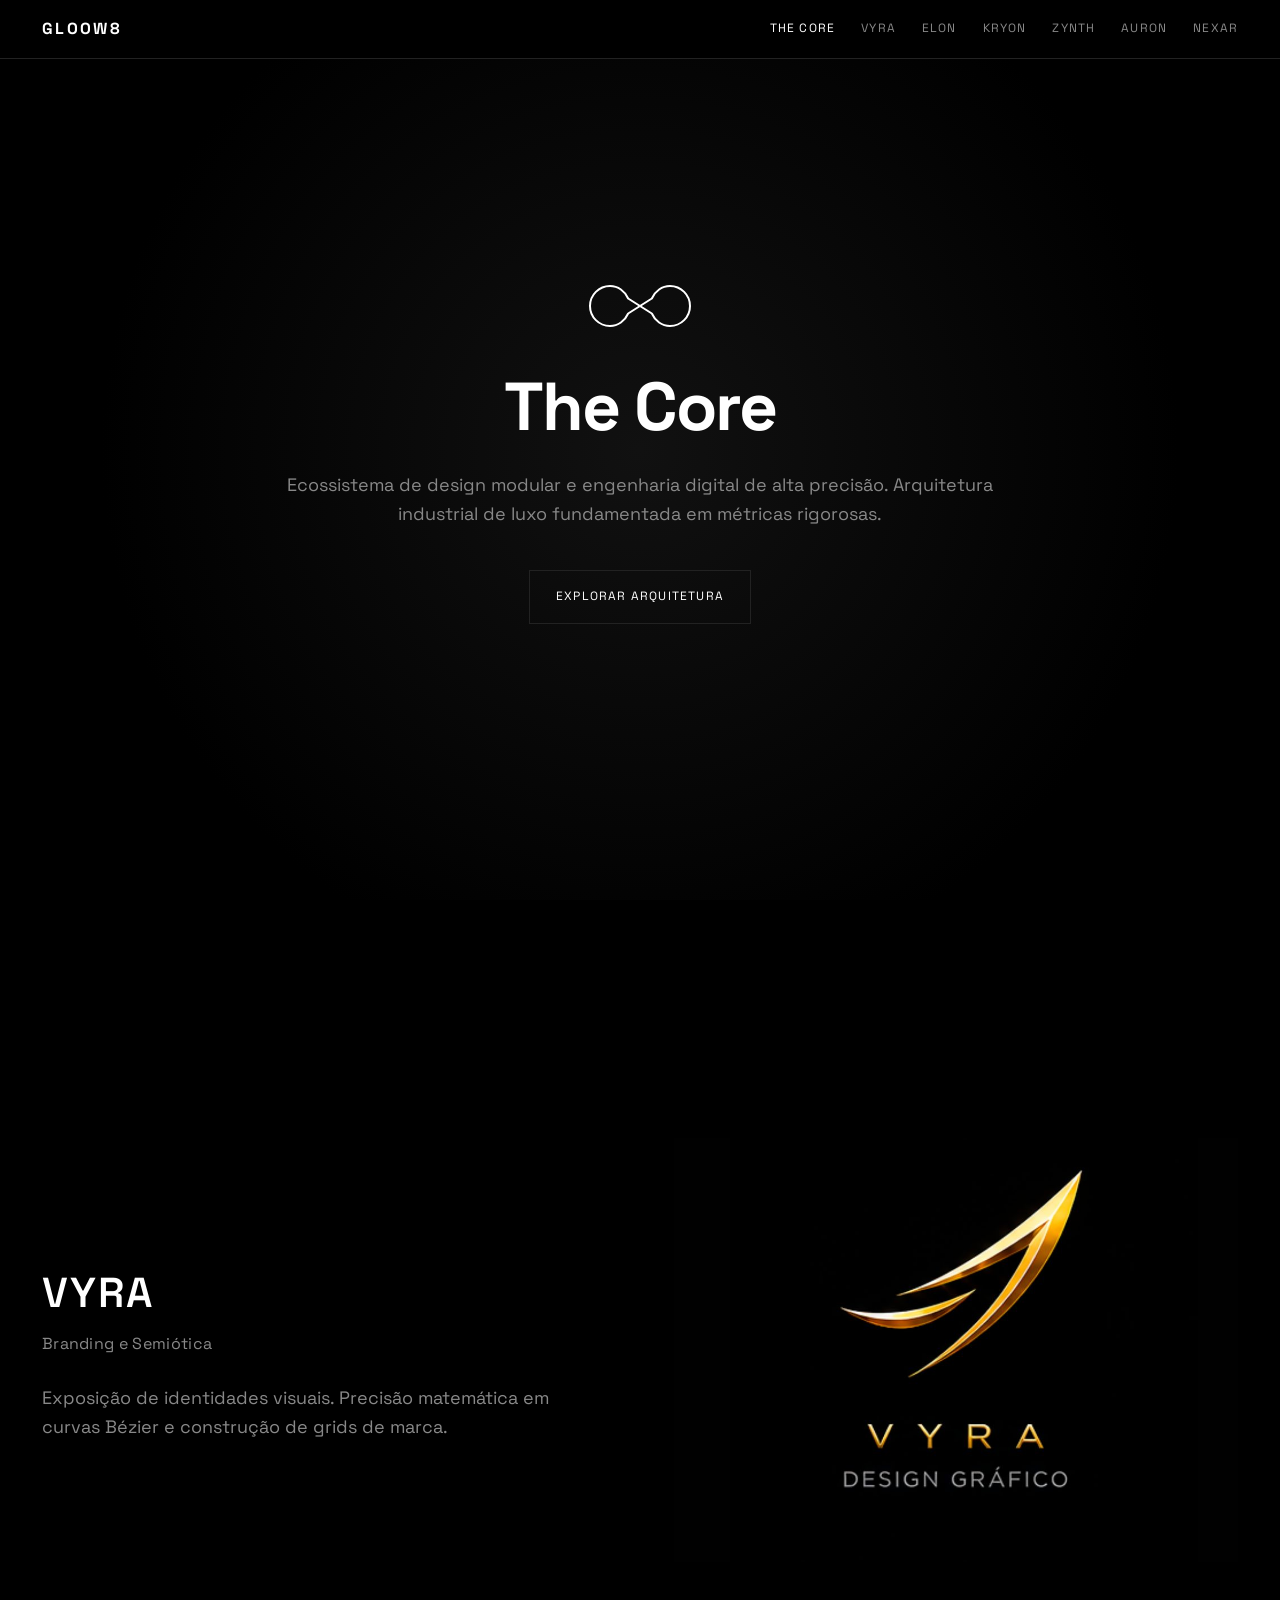
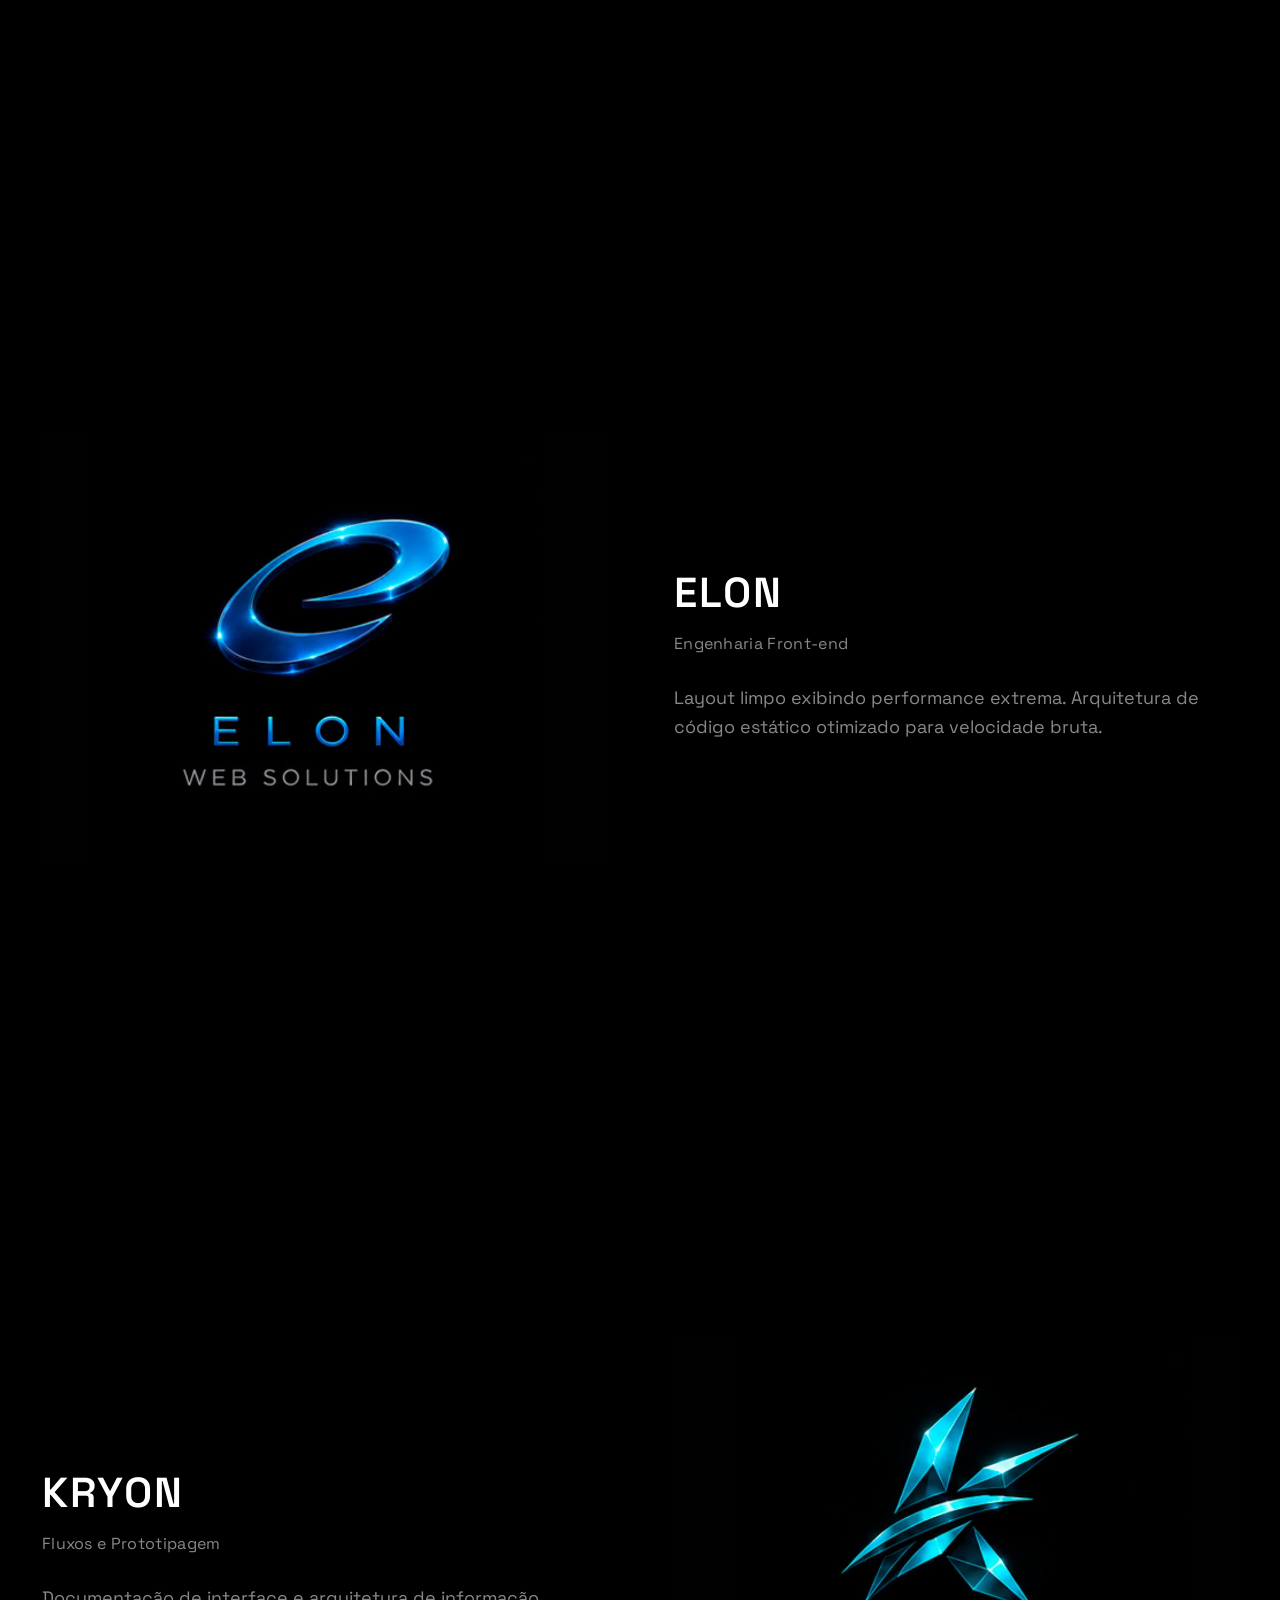
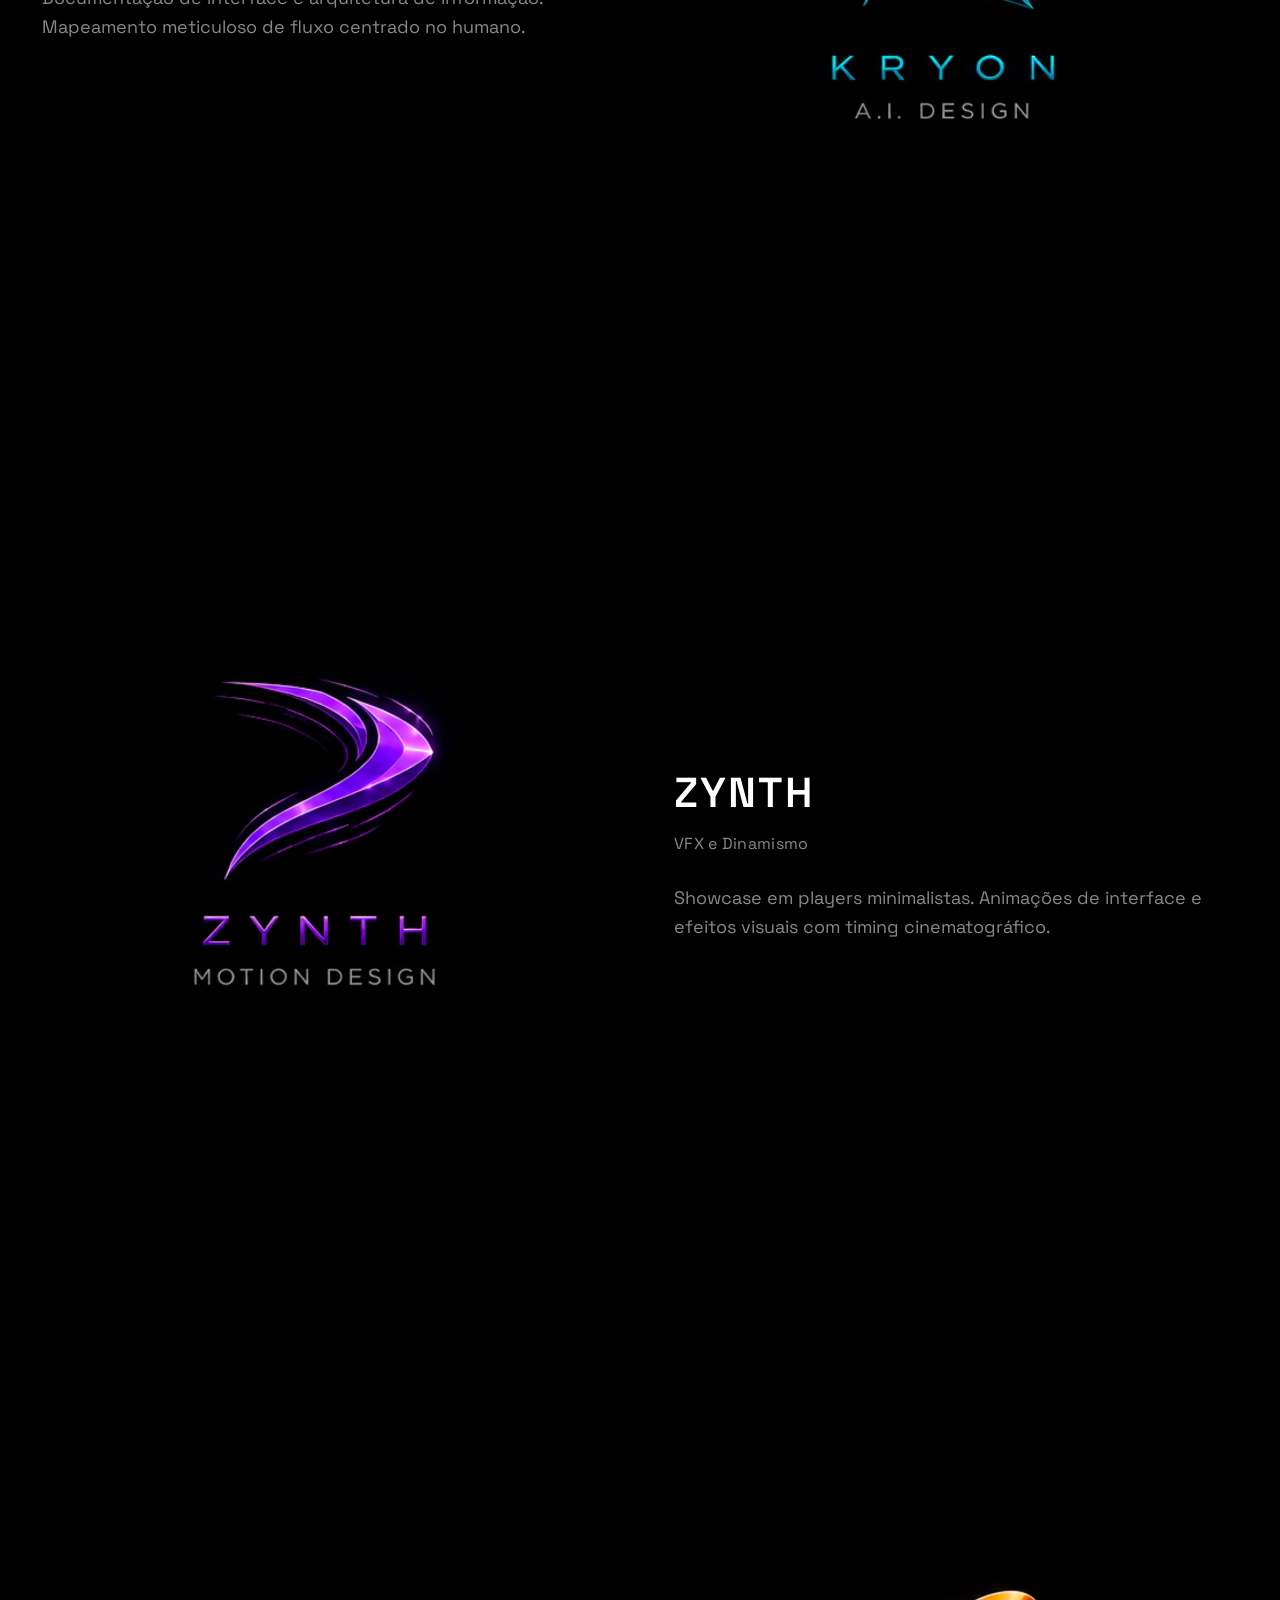
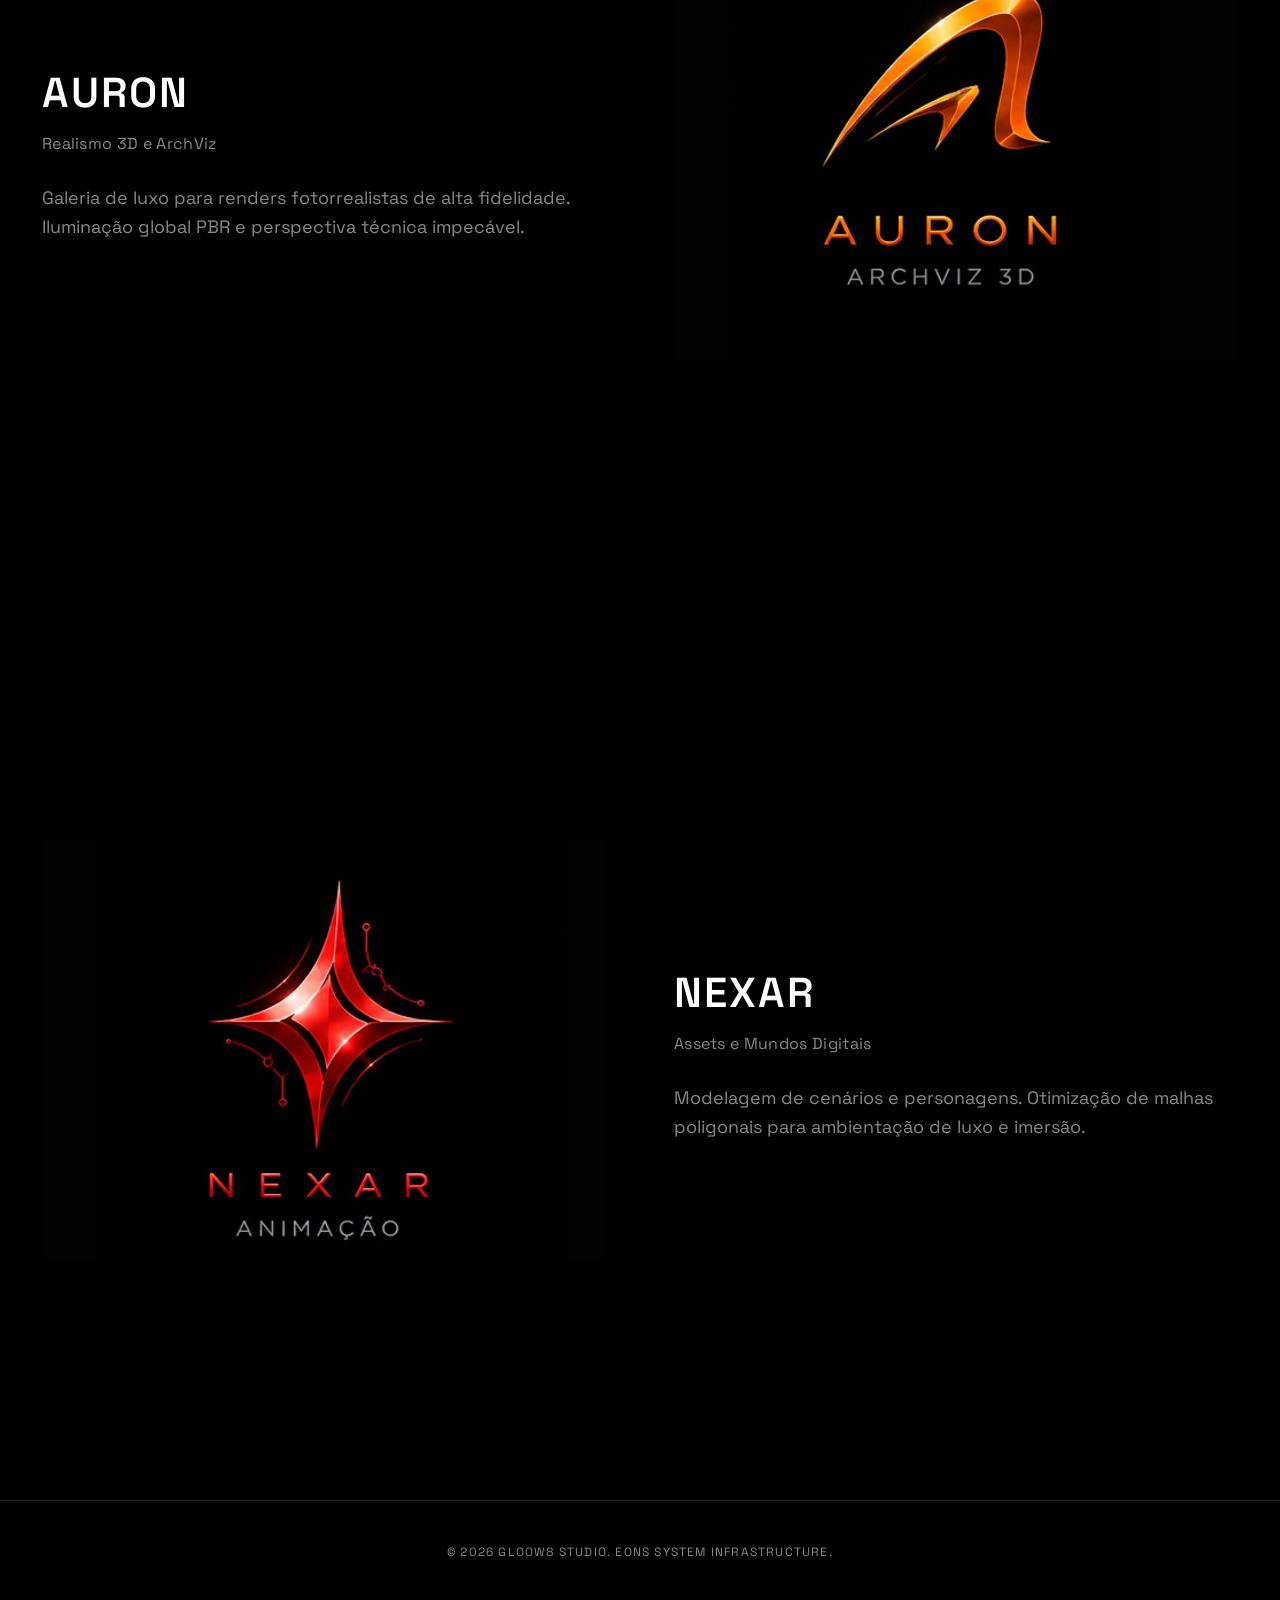
==== commit 0edb9cc6: "As seguintes alterações foram feitas: Reorganização do AURON (index.html): Substituímos a estrutura " ====
--- a/index.html
+++ b/index.html
@@ -99,20 +99,16 @@
             </div>
         </section>
 
-        <!-- AURON (3D Photorealistic Layout) -->
-        <section id="auron" class="section module-section auron-section fade-in">
-            <div class="content-wrapper">
-                <div class="auron-header">
+        <!-- AURON -->
+        <section id="auron" class="section module-section fade-in">
+            <div class="content-wrapper grid-layout">
+                <div class="module-text">
                     <h2>AURON</h2>
                     <h3>Realismo 3D e ArchViz</h3>
                     <p>Galeria de luxo para renders fotorrealistas de alta fidelidade. Iluminação global PBR e perspectiva técnica impecável.</p>
                 </div>
-                <div class="auron-gallery">
-                    <div class="gallery-item large" style="padding: 0; overflow: hidden; border: none;">
-                        <img src="auron.jpg" alt="AURON Realismo 3D" style="width: 100%; height: 100%; object-fit: cover; transition: transform 0.5s ease;">
-                    </div>
-                    <div class="gallery-item">Texturização Física</div>
-                    <div class="gallery-item">Luz Global</div>
+                <div class="module-visual" style="padding: 0; border: none;">
+                    <img src="auron.jpg" alt="AURON Realismo 3D" style="width: 100%; height: 100%; object-fit: cover;">
                 </div>
             </div>
         </section>
--- a/style.css
+++ b/style.css
@@ -275,52 +275,6 @@
     font-family: monospace;
 }
 
-/* AURON Specific (3D Gallery Layout) */
-.auron-section {
-    align-items: flex-start;
-    padding-top: calc(var(--space-xxl) * 1.2);
-}
-
-.auron-header {
-    text-align: center;
-    margin-bottom: var(--space-xl);
-}
-
-.auron-header p {
-    margin: 0 auto;
-}
-
-.auron-gallery {
-    display: grid;
-    grid-template-columns: repeat(2, 1fr);
-    grid-auto-rows: 350px;
-    gap: var(--space-md);
-}
-
-.gallery-item {
-    background-color: var(--card-bg);
-    border: 1px solid var(--border-color);
-    display: flex;
-    justify-content: center;
-    align-items: center;
-    color: var(--border-color);
-    font-family: monospace;
-    font-size: 0.875rem;
-    text-transform: uppercase;
-    transition: transform 0.5s cubic-bezier(0.16, 1, 0.3, 1), border-color 0.5s ease;
-}
-
-.gallery-item:hover {
-    transform: scale(1.03);
-    border-color: var(--text-primary);
-    z-index: 10;
-}
-
-.gallery-item.large {
-    grid-column: 1 / -1;
-    grid-row: span 2;
-}
-
 /* Footer */
 .footer {
     padding: var(--space-lg);
@@ -345,20 +299,6 @@
     
     .reverse .grid-layout {
         direction: ltr;
-    }
-    
-    .module-visual {
-        aspect-ratio: 16/9;
-    }
-
-    .auron-gallery {
-        grid-template-columns: 1fr;
-        grid-auto-rows: 250px;
-    }
-    
-    .gallery-item.large {
-        grid-column: 1;
-        grid-row: span 1;
     }
     
     .nav {
